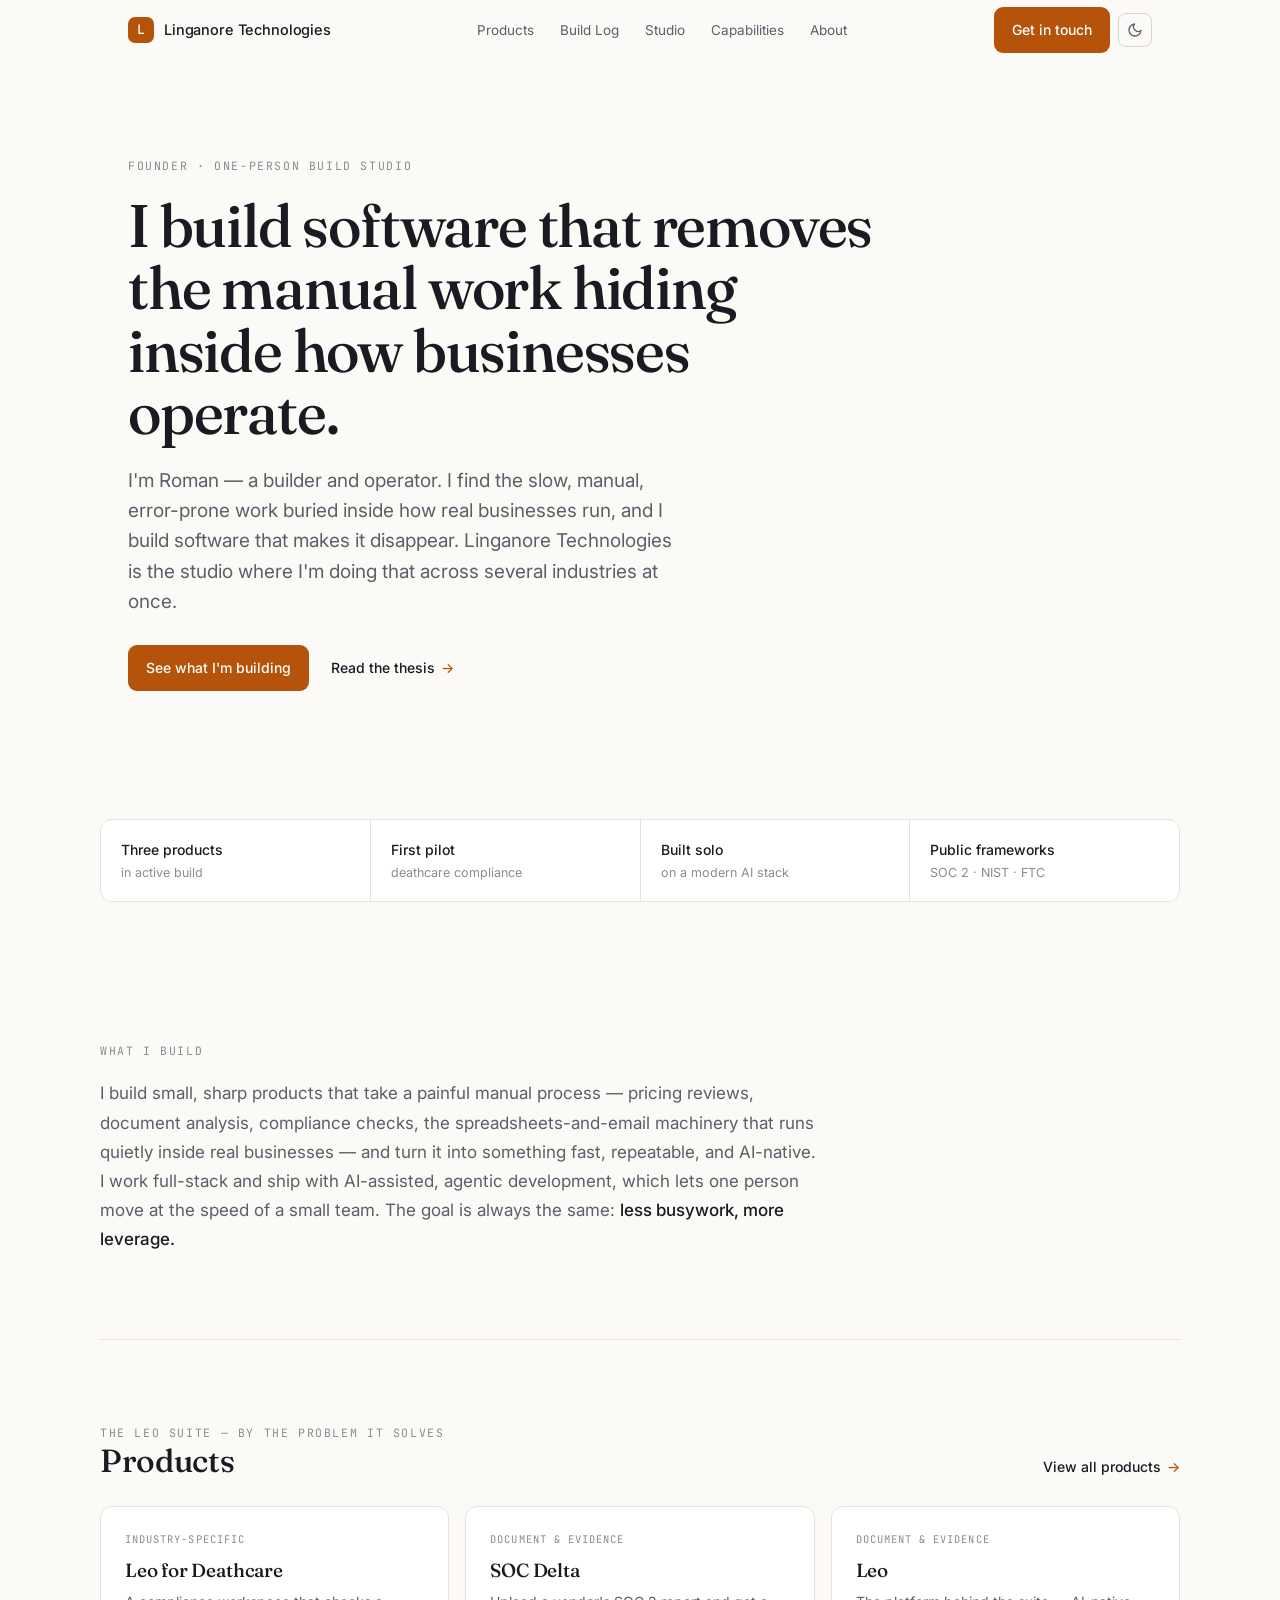
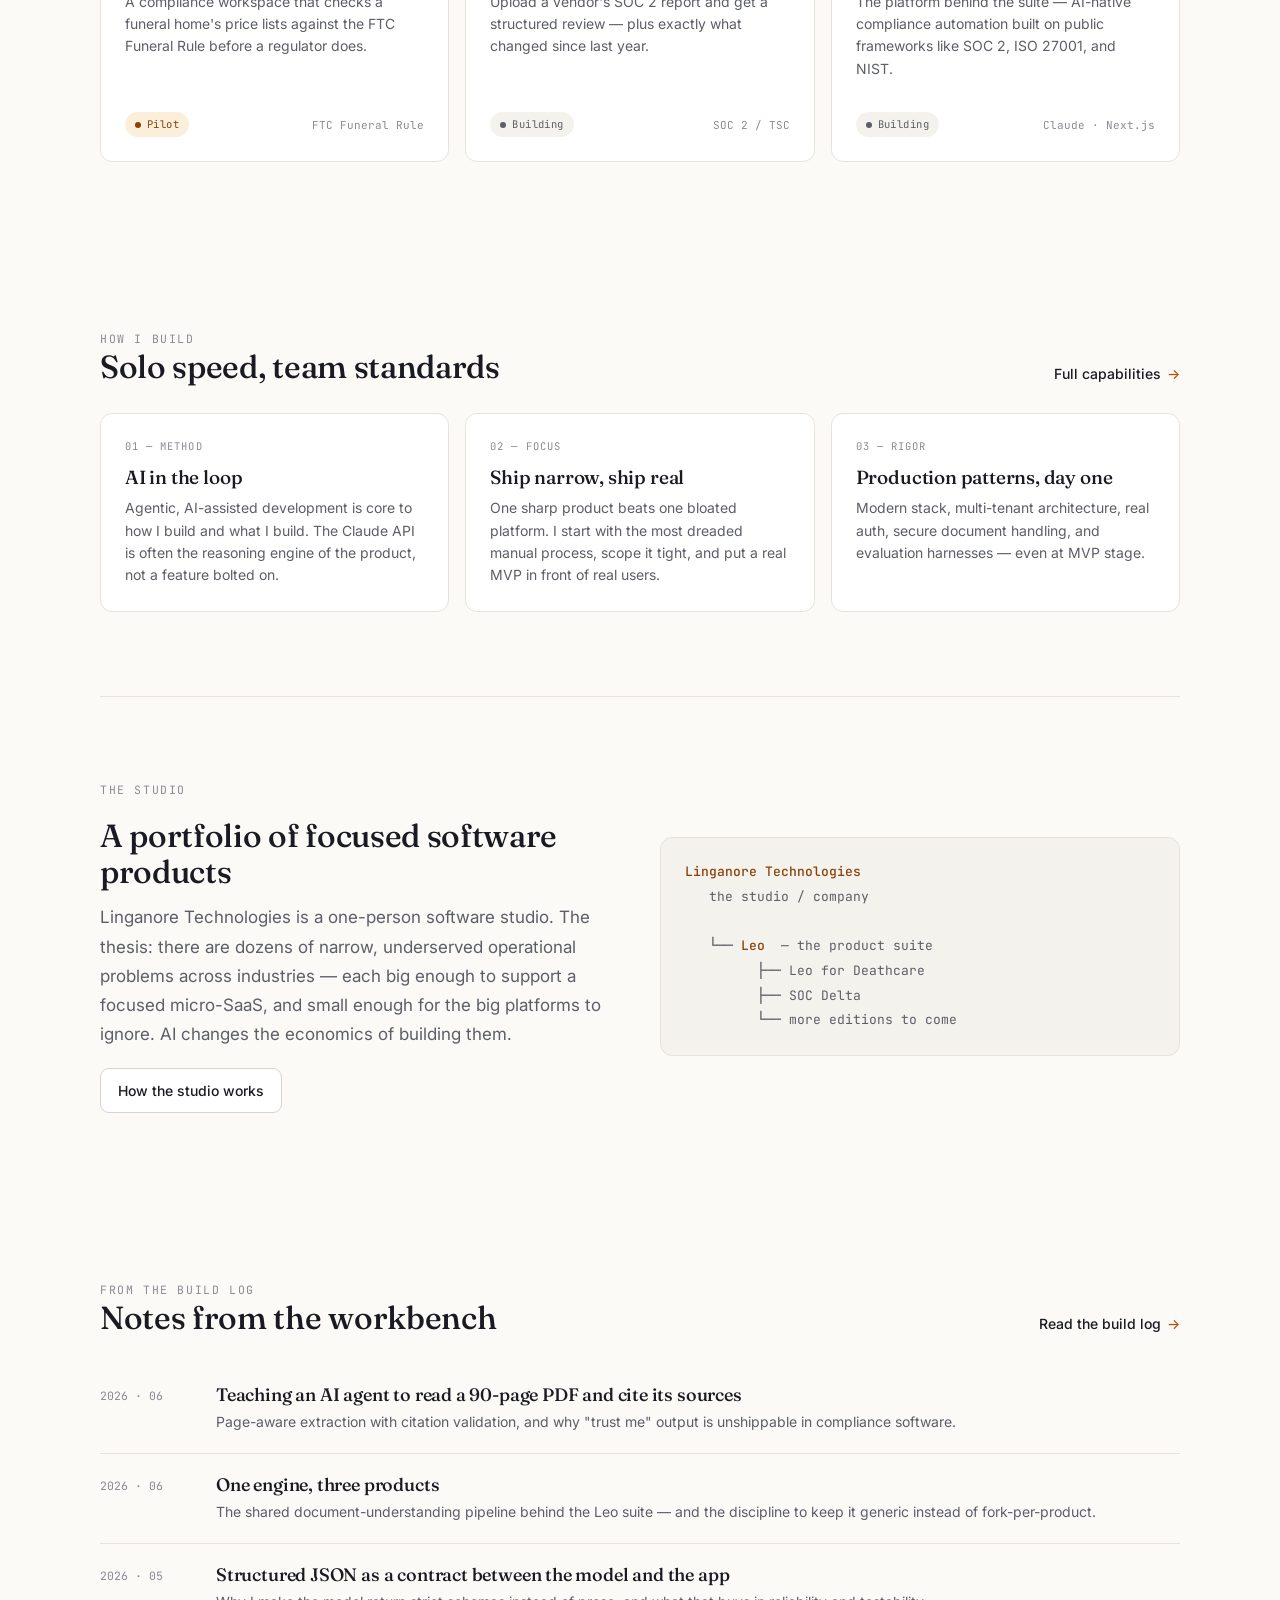
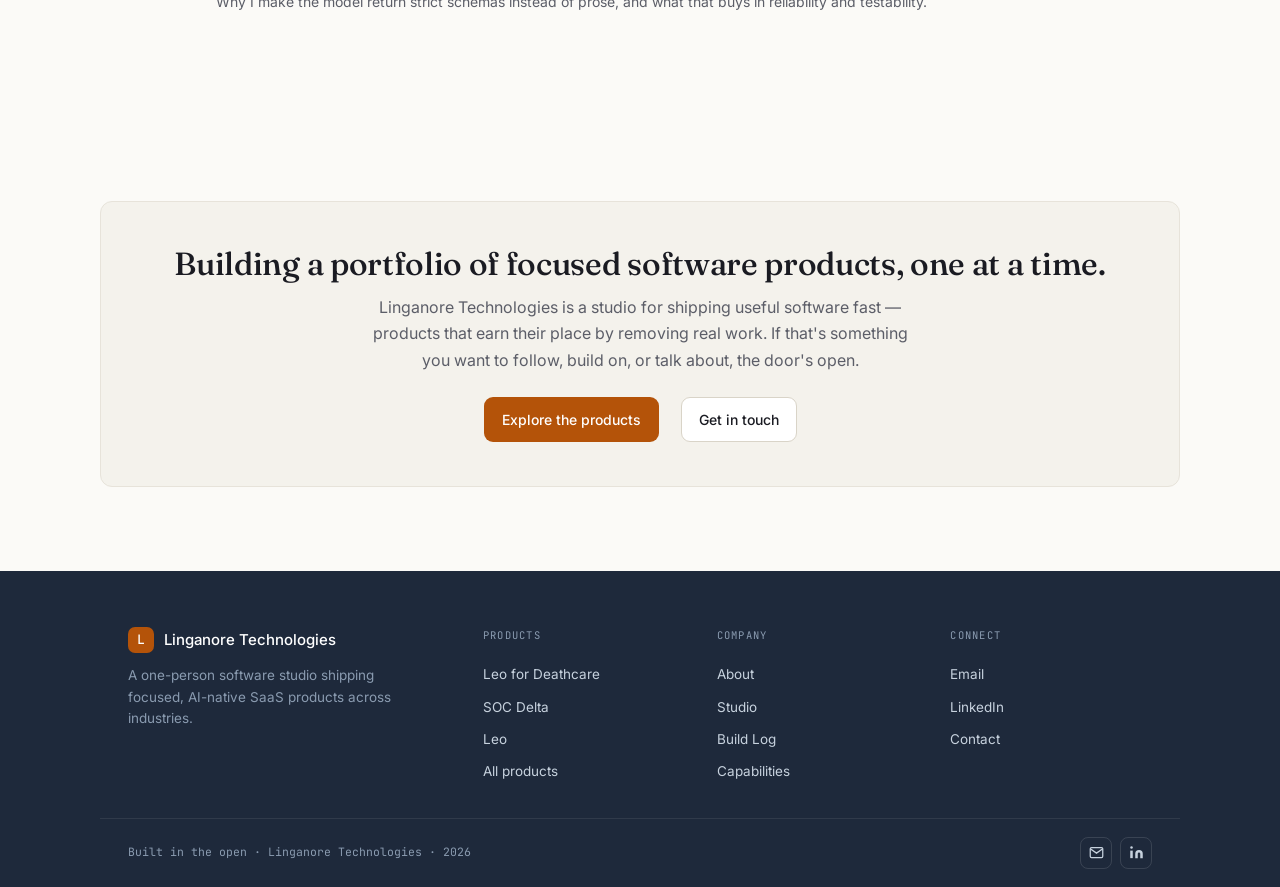
==== index.html @ 458a2244 "Rebuild site as Linganore Technologies founder portfolio Replace the single-page GRC/TPRM profile wi" ====
<!DOCTYPE html>
<html lang="en" data-theme="light">
<head>
  <meta charset="UTF-8">
  <meta name="viewport" content="width=device-width, initial-scale=1.0">
  <title>Roman Gouin · Founder, Linganore Technologies</title>
  <meta name="description" content="I build software that removes the manual work hiding inside how businesses operate. Founder of Linganore Technologies, a one-person studio shipping focused, AI-native SaaS products.">
  <meta name="robots" content="index, follow">
  <link rel="canonical" href="https://roman.linganoretechnologies.com/">
  <link rel="icon" href="/assets/favicon.svg" type="image/svg+xml">
  <meta property="og:type" content="website">
  <meta property="og:site_name" content="Linganore Technologies">
  <meta property="og:title" content="Roman Gouin · Founder, Linganore Technologies">
  <meta property="og:description" content="A one-person software studio shipping focused, AI-native SaaS products across industries.">
  <meta property="og:url" content="https://roman.linganoretechnologies.com/">
  <meta name="twitter:card" content="summary_large_image">
  <meta name="twitter:title" content="Roman Gouin · Founder, Linganore Technologies">
  <meta name="twitter:description" content="A one-person software studio shipping focused, AI-native SaaS products across industries.">
  <link rel="preconnect" href="https://fonts.googleapis.com">
  <link rel="preconnect" href="https://fonts.gstatic.com" crossorigin>
  <link href="https://fonts.googleapis.com/css2?family=Fraunces:opsz,wght@9..144,400;9..144,500;9..144,600&family=Inter:wght@400;500;600&family=JetBrains+Mono:wght@400;500&display=swap" rel="stylesheet">
  <link rel="stylesheet" href="/styles.css">
  <script type="application/ld+json">
  {"@context":"https://schema.org","@type":"Person","name":"Roman Gouin","jobTitle":"Founder","worksFor":{"@type":"Organization","name":"Linganore Technologies","url":"https://linganoretech.com"},"url":"https://roman.linganoretechnologies.com","sameAs":["https://www.linkedin.com/in/romangouin"],"knowsAbout":["Software development","AI-assisted engineering","SaaS","Automation","Security","Compliance","Product strategy"]}
  </script>
</head>
<body>
<nav class="nav">
  <div class="nav-inner">
    <a class="wordmark" href="/"><span class="mono">L</span>Linganore Technologies</a>
    <div class="nav-links">
      <a href="/products/">Products</a>
      <a href="/build-log/">Build Log</a>
      <a href="/studio/">Studio</a>
      <a href="/capabilities/">Capabilities</a>
      <a href="/about/">About</a>
    </div>
    <div class="nav-right">
      <a class="btn btn-primary nav-cta" href="/contact/">Get in touch</a>
      <button class="theme-toggle" data-theme-toggle aria-label="Toggle theme">
        <svg class="i-moon" viewBox="0 0 24 24" fill="none" stroke="currentColor" stroke-width="2" stroke-linecap="round" stroke-linejoin="round"><path d="M21 12.79A9 9 0 1 1 11.21 3 7 7 0 0 0 21 12.79z"></path></svg>
        <svg class="i-sun" style="display:none" viewBox="0 0 24 24" fill="none" stroke="currentColor" stroke-width="2" stroke-linecap="round" stroke-linejoin="round"><circle cx="12" cy="12" r="4"></circle><path d="M12 2v2M12 20v2M4.93 4.93l1.41 1.41M17.66 17.66l1.41 1.41M2 12h2M20 12h2M4.93 19.07l1.41-1.41M17.66 6.34l1.41-1.41"></path></svg>
      </button>
      <button class="menu-btn" data-menu-toggle aria-expanded="false" aria-label="Menu">
        <svg viewBox="0 0 24 24" width="18" height="18" fill="none" stroke="currentColor" stroke-width="2" stroke-linecap="round"><path d="M3 6h18M3 12h18M3 18h18"></path></svg>
      </button>
    </div>
  </div>
  <div class="mobile-menu" id="mobile-menu">
    <a href="/products/">Products</a>
    <a href="/build-log/">Build Log</a>
    <a href="/studio/">Studio</a>
    <a href="/capabilities/">Capabilities</a>
    <a href="/about/">About</a>
    <a href="/contact/">Get in touch</a>
  </div>
</nav>

<main>
  <!-- HERO -->
  <header class="hero">
    <div class="container">
      <div class="eyebrow reveal">Founder · One-person build studio</div>
      <h1 class="display reveal">I build software that removes the manual work hiding inside how businesses operate.</h1>
      <p class="lead reveal">I'm Roman — a builder and operator. I find the slow, manual, error-prone work buried inside how real businesses run, and I build software that makes it disappear. Linganore Technologies is the studio where I'm doing that across several industries at once.</p>
      <div class="btn-row reveal">
        <a class="btn btn-primary" href="/products/">See what I'm building</a>
        <a class="btn-text" href="/studio/">Read the thesis <span class="arr">&rarr;</span></a>
      </div>
    </div>
  </header>

  <!-- PROOF STRIP -->
  <section class="container section-tight">
    <div class="proof-strip reveal">
      <div class="proof-cell"><div class="k">Three products</div><div class="v">in active build</div></div>
      <div class="proof-cell"><div class="k">First pilot</div><div class="v">deathcare compliance</div></div>
      <div class="proof-cell"><div class="k">Built solo</div><div class="v">on a modern AI stack</div></div>
      <div class="proof-cell"><div class="k">Public frameworks</div><div class="v">SOC 2 · NIST · FTC</div></div>
    </div>
  </section>

  <!-- WHAT I BUILD -->
  <section class="container section">
    <div class="read prose reveal">
      <div class="eyebrow">What I build</div>
      <p>I build small, sharp products that take a painful manual process — pricing reviews, document analysis, compliance checks, the spreadsheets-and-email machinery that runs quietly inside real businesses — and turn it into something fast, repeatable, and AI-native. I work full-stack and ship with AI-assisted, agentic development, which lets one person move at the speed of a small team. The goal is always the same: <strong>less busywork, more leverage.</strong></p>
    </div>
  </section>

  <!-- PRODUCTS PREVIEW -->
  <section class="container section divider">
    <div class="sec-head reveal">
      <div>
        <div class="eyebrow">The Leo suite — by the problem it solves</div>
        <h2>Products</h2>
      </div>
      <a class="btn-text" href="/products/">View all products <span class="arr">&rarr;</span></a>
    </div>
    <div class="grid-3">
      <a class="card link reveal" href="/products/#leo-deathcare">
        <span class="tag">Industry-specific</span>
        <h3>Leo for Deathcare</h3>
        <p>A compliance workspace that checks a funeral home's price lists against the FTC Funeral Rule before a regulator does.</p>
        <div class="foot"><span class="badge pilot">Pilot</span><span class="stack">FTC Funeral Rule</span></div>
      </a>
      <a class="card link reveal" href="/products/#soc-delta">
        <span class="tag">Document &amp; evidence</span>
        <h3>SOC Delta</h3>
        <p>Upload a vendor's SOC 2 report and get a structured review — plus exactly what changed since last year.</p>
        <div class="foot"><span class="badge building">Building</span><span class="stack">SOC 2 / TSC</span></div>
      </a>
      <a class="card link reveal" href="/products/#leo">
        <span class="tag">Document &amp; evidence</span>
        <h3>Leo</h3>
        <p>The platform behind the suite — AI-native compliance automation built on public frameworks like SOC 2, ISO 27001, and NIST.</p>
        <div class="foot"><span class="badge building">Building</span><span class="stack">Claude · Next.js</span></div>
      </a>
    </div>
  </section>

  <!-- HOW I BUILD -->
  <section class="container section">
    <div class="sec-head reveal">
      <div>
        <div class="eyebrow">How I build</div>
        <h2>Solo speed, team standards</h2>
      </div>
      <a class="btn-text" href="/capabilities/">Full capabilities <span class="arr">&rarr;</span></a>
    </div>
    <div class="grid-3">
      <div class="card reveal"><span class="tag">01 — Method</span><h3>AI in the loop</h3><p>Agentic, AI-assisted development is core to how I build and what I build. The Claude API is often the reasoning engine of the product, not a feature bolted on.</p></div>
      <div class="card reveal"><span class="tag">02 — Focus</span><h3>Ship narrow, ship real</h3><p>One sharp product beats one bloated platform. I start with the most dreaded manual process, scope it tight, and put a real MVP in front of real users.</p></div>
      <div class="card reveal"><span class="tag">03 — Rigor</span><h3>Production patterns, day one</h3><p>Modern stack, multi-tenant architecture, real auth, secure document handling, and evaluation harnesses — even at MVP stage.</p></div>
    </div>
  </section>

  <!-- STUDIO BAND -->
  <section class="container section divider">
    <div class="grid-2" style="align-items:center;gap:40px">
      <div class="prose reveal">
        <div class="eyebrow">The studio</div>
        <h2 style="margin-bottom:14px">A portfolio of focused software products</h2>
        <p>Linganore Technologies is a one-person software studio. The thesis: there are dozens of narrow, underserved operational problems across industries — each big enough to support a focused micro-SaaS, and small enough for the big platforms to ignore. AI changes the economics of building them.</p>
        <div class="btn-row" style="margin-top:18px"><a class="btn btn-ghost" href="/studio/">How the studio works</a></div>
      </div>
      <div class="arch reveal"><b>Linganore Technologies</b>
   the studio / company

   └── <b>Leo</b>  — the product suite
         ├── Leo for Deathcare
         ├── SOC Delta
         └── more editions to come</div>
    </div>
  </section>

  <!-- BUILD LOG -->
  <section class="container section">
    <div class="sec-head reveal">
      <div>
        <div class="eyebrow">From the build log</div>
        <h2>Notes from the workbench</h2>
      </div>
      <a class="btn-text" href="/build-log/">Read the build log <span class="arr">&rarr;</span></a>
    </div>
    <div class="timeline">
      <div class="tl-entry reveal"><div class="tl-date">2026 · 06</div><div class="tl-body"><h3>Teaching an AI agent to read a 90-page PDF and cite its sources</h3><p>Page-aware extraction with citation validation, and why "trust me" output is unshippable in compliance software.</p></div></div>
      <div class="tl-entry reveal"><div class="tl-date">2026 · 06</div><div class="tl-body"><h3>One engine, three products</h3><p>The shared document-understanding pipeline behind the Leo suite — and the discipline to keep it generic instead of fork-per-product.</p></div></div>
      <div class="tl-entry reveal"><div class="tl-date">2026 · 05</div><div class="tl-body"><h3>Structured JSON as a contract between the model and the app</h3><p>Why I make the model return strict schemas instead of prose, and what that buys in reliability and testability.</p></div></div>
    </div>
  </section>

  <!-- CTA -->
  <section class="container section">
    <div class="cta-band reveal">
      <h2>Building a portfolio of focused software products, one at a time.</h2>
      <p>Linganore Technologies is a studio for shipping useful software fast — products that earn their place by removing real work. If that's something you want to follow, build on, or talk about, the door's open.</p>
      <div class="btn-row"><a class="btn btn-primary" href="/products/">Explore the products</a><a class="btn btn-ghost" href="/contact/">Get in touch</a></div>
    </div>
  </section>
</main>

<footer class="footer">
  <div class="footer-inner">
    <div class="footer-cols">
      <div class="footer-brand">
        <div class="fb-name"><span class="mono">L</span>Linganore Technologies</div>
        <p>A one-person software studio shipping focused, AI-native SaaS products across industries.</p>
      </div>
      <div class="footer-col">
        <h4>Products</h4>
        <a href="/products/#leo-deathcare">Leo for Deathcare</a>
        <a href="/products/#soc-delta">SOC Delta</a>
        <a href="/products/#leo">Leo</a>
        <a href="/products/">All products</a>
      </div>
      <div class="footer-col">
        <h4>Company</h4>
        <a href="/about/">About</a>
        <a href="/studio/">Studio</a>
        <a href="/build-log/">Build Log</a>
        <a href="/capabilities/">Capabilities</a>
      </div>
      <div class="footer-col">
        <h4>Connect</h4>
        <a href="mailto:roman.gouin@gmail.com">Email</a>
        <a href="https://www.linkedin.com/in/romangouin" target="_blank" rel="noopener">LinkedIn</a>
        <a href="/contact/">Contact</a>
      </div>
    </div>
  </div>
  <div class="footer-base">
    <span class="stamp">Built in the open · Linganore Technologies · <span data-year>2026</span></span>
    <div class="socials">
      <a href="mailto:roman.gouin@gmail.com" aria-label="Email"><svg viewBox="0 0 24 24" fill="none" stroke="currentColor" stroke-width="2"><path d="M4 4h16c1.1 0 2 .9 2 2v12c0 1.1-.9 2-2 2H4c-1.1 0-2-.9-2-2V6c0-1.1.9-2 2-2z"></path><polyline points="22,6 12,13 2,6"></polyline></svg></a>
      <a href="https://www.linkedin.com/in/romangouin" target="_blank" rel="noopener" aria-label="LinkedIn"><svg viewBox="0 0 24 24" fill="currentColor"><path d="M16 8a6 6 0 0 1 6 6v7h-4v-7a2 2 0 0 0-2-2 2 2 0 0 0-2 2v7h-4v-7a6 6 0 0 1 6-6z"></path><rect x="2" y="9" width="4" height="12"></rect><circle cx="4" cy="4" r="2"></circle></svg></a>
    </div>
  </div>
</footer>

<script src="/app.js"></script>
</body>
</html>
---- styles.css ----
/* ─────────────────────────────────────────────────────────────
   Linganore Technologies — founder portfolio
   Design system: "Workshop, not war room"
   Light-default, warm paper + single amber accent. Dark via toggle.
   ───────────────────────────────────────────────────────────── */

:root {
  --bg:            #FBFAF7;
  --surface:       #FFFFFF;
  --surface-2:     #F4F2EC;
  --text:          #1A1B22;
  --muted:         #5C5E68;
  --faint:         #8A8B93;
  --border:        #E7E3DA;
  --border-strong: #D9D4C8;
  --accent:        #B45309;
  --accent-ink:    #8A4208;
  --accent-soft:   #FBEFDC;
  --navy:          #1E293B;
  --navy-2:        #16212F;
  --navy-text:     #C7D2DE;
  --navy-faint:    #8A9BB0;

  --font-display: "Fraunces", Georgia, "Times New Roman", serif;
  --font-sans: "Inter", system-ui, -apple-system, sans-serif;
  --font-mono: "JetBrains Mono", ui-monospace, "SFMono-Regular", monospace;

  --maxw: 1080px;
  --read: 720px;
  --radius: 12px;
  --radius-sm: 8px;
}

html[data-theme="dark"] {
  --bg:            #16161A;
  --surface:       #1E1E24;
  --surface-2:     #121216;
  --text:          #ECEAE3;
  --muted:         #A4A4AE;
  --faint:         #6E6E78;
  --border:        #2C2C34;
  --border-strong: #3A3A44;
  --accent:        #F59E0B;
  --accent-ink:    #FBBF4D;
  --accent-soft:   rgba(245,158,11,0.13);
  --navy:          #10141C;
  --navy-2:        #0B0E14;
  --navy-text:     #C2CCD8;
  --navy-faint:    #7E8A99;
}

*, *::before, *::after { box-sizing: border-box; margin: 0; padding: 0; }

html { scroll-behavior: smooth; }
@media (prefers-reduced-motion: reduce) { html { scroll-behavior: auto; } }

body {
  font-family: var(--font-sans);
  background: var(--bg);
  color: var(--text);
  line-height: 1.65;
  font-size: 16px;
  -webkit-font-smoothing: antialiased;
  text-rendering: optimizeLegibility;
}

a { color: inherit; text-decoration: none; }

::selection { background: var(--accent-soft); color: var(--accent-ink); }

:focus-visible {
  outline: 2px solid var(--accent);
  outline-offset: 2px;
  border-radius: 3px;
}

/* ── Layout ── */
.container { max-width: var(--maxw); margin: 0 auto; padding: 0 28px; }
.read { max-width: var(--read); }
.section { padding: 84px 0; }
.section-tight { padding: 56px 0; }
.divider { border-top: 1px solid var(--border); }

/* ── Type helpers ── */
.eyebrow {
  font-family: var(--font-mono);
  font-size: 11.5px;
  letter-spacing: 0.14em;
  text-transform: uppercase;
  color: var(--faint);
  margin-bottom: 18px;
}
h1, h2, h3 { font-family: var(--font-display); font-weight: 500; letter-spacing: -0.01em; line-height: 1.12; color: var(--text); }
.display { font-size: clamp(34px, 5.4vw, 60px); line-height: 1.04; letter-spacing: -0.02em; }
h1 { font-size: clamp(30px, 4vw, 44px); }
h2 { font-size: clamp(24px, 3vw, 32px); }
h3 { font-size: 19px; line-height: 1.25; }
.lead { font-size: clamp(16px, 1.8vw, 19px); line-height: 1.6; color: var(--muted); }
.muted { color: var(--muted); }
p { margin-bottom: 16px; }
p:last-child { margin-bottom: 0; }
.prose p { color: var(--muted); font-size: 17px; line-height: 1.72; }
.prose strong { color: var(--text); font-weight: 500; }

/* ── Nav ── */
.nav {
  position: sticky; top: 0; z-index: 100;
  background: color-mix(in srgb, var(--bg) 88%, transparent);
  backdrop-filter: blur(12px);
  border-bottom: 1px solid transparent;
  transition: border-color 0.2s;
}
.nav.scrolled { border-bottom-color: var(--border); }
.nav-inner { max-width: var(--maxw); margin: 0 auto; padding: 0 28px; height: 60px; display: flex; align-items: center; justify-content: space-between; gap: 20px; }
.wordmark { display: flex; align-items: center; gap: 10px; font-size: 14.5px; font-weight: 500; letter-spacing: -0.01em; flex-shrink: 0; }
.wordmark .mono {
  width: 26px; height: 26px; border-radius: 7px; flex-shrink: 0;
  background: var(--accent); color: #fff;
  display: flex; align-items: center; justify-content: center;
  font-family: var(--font-mono); font-size: 13px; font-weight: 500;
}
.nav-links { display: flex; align-items: center; gap: 4px; }
.nav-links a {
  font-size: 13.5px; color: var(--muted); padding: 7px 11px; border-radius: 7px;
  transition: color 0.15s, background 0.15s;
}
.nav-links a:hover { color: var(--text); background: var(--surface-2); }
.nav-links a.active { color: var(--text); }
.nav-links a.active::after {
  content: ""; display: block; height: 2px; background: var(--accent);
  border-radius: 2px; margin: 4px 11px 0;
}
.nav-right { display: flex; align-items: center; gap: 8px; flex-shrink: 0; }
.theme-toggle, .menu-btn {
  width: 34px; height: 34px; border: 1px solid var(--border-strong); background: transparent;
  border-radius: 8px; color: var(--muted); cursor: pointer; display: flex; align-items: center; justify-content: center;
  transition: color 0.15s, border-color 0.15s;
}
.theme-toggle:hover, .menu-btn:hover { color: var(--text); border-color: var(--accent); }
.theme-toggle svg { width: 16px; height: 16px; }
.menu-btn { display: none; }
.nav-cta { font-size: 13.5px; padding: 8px 14px; }

/* ── Buttons ── */
.btn { display: inline-flex; align-items: center; gap: 7px; font-size: 14px; font-weight: 500; padding: 10px 17px; border-radius: 9px; border: 1px solid transparent; cursor: pointer; transition: transform 0.12s, background 0.15s, border-color 0.15s; }
.btn:active { transform: scale(0.98); }
.btn-primary { background: var(--accent); color: #fff; }
.btn-primary:hover { background: var(--accent-ink); }
.btn-ghost { color: var(--text); border-color: var(--border-strong); background: var(--surface); }
.btn-ghost:hover { border-color: var(--accent); }
.btn-text { color: var(--text); font-weight: 500; font-size: 14px; display: inline-flex; align-items: center; gap: 6px; }
.btn-text .arr { color: var(--accent); transition: transform 0.15s; }
.btn-text:hover .arr { transform: translateX(3px); }
.btn-row { display: flex; flex-wrap: wrap; align-items: center; gap: 14px 22px; margin-top: 28px; }

/* ── Hero ── */
.hero { padding: 96px 0 72px; }
.hero .display { max-width: 760px; margin-bottom: 22px; }
.hero .lead { max-width: 560px; }

/* ── Proof strip ── */
.proof-strip { display: grid; grid-template-columns: repeat(4, 1fr); gap: 1px; background: var(--border); border: 1px solid var(--border); border-radius: var(--radius); overflow: hidden; }
.proof-cell { background: var(--surface); padding: 18px 20px; }
.proof-cell .k { font-size: 14px; font-weight: 500; color: var(--text); }
.proof-cell .v { font-size: 12.5px; color: var(--faint); margin-top: 2px; }

/* ── Cards / grids ── */
.grid-3 { display: grid; grid-template-columns: repeat(3, 1fr); gap: 16px; }
.grid-2 { display: grid; grid-template-columns: repeat(2, 1fr); gap: 16px; }
.card {
  background: var(--surface); border: 1px solid var(--border); border-radius: var(--radius);
  padding: 24px; transition: border-color 0.18s, transform 0.18s;
  display: flex; flex-direction: column;
}
.card.link { cursor: pointer; }
.card.link:hover { border-color: var(--accent); transform: translateY(-2px); }
.card .tag { font-family: var(--font-mono); font-size: 10.5px; letter-spacing: 0.1em; text-transform: uppercase; color: var(--faint); }
.card h3 { font-family: var(--font-display); margin: 10px 0 8px; }
.card p { font-size: 14px; color: var(--muted); line-height: 1.6; }
.card .foot { margin-top: auto; padding-top: 16px; display: flex; align-items: center; justify-content: space-between; gap: 10px; }
.card .stack { font-family: var(--font-mono); font-size: 11px; color: var(--faint); }

/* ── Status badge ── */
.badge { display: inline-flex; align-items: center; gap: 6px; font-family: var(--font-mono); font-size: 10.5px; letter-spacing: 0.04em; padding: 3px 9px; border-radius: 999px; border: 1px solid var(--border-strong); color: var(--muted); }
.badge::before { content: ""; width: 6px; height: 6px; border-radius: 50%; background: currentColor; }
.badge.pilot { color: var(--accent-ink); background: var(--accent-soft); border-color: transparent; }
.badge.building { color: var(--muted); background: var(--surface-2); border-color: transparent; }
.badge.concept { color: var(--faint); background: transparent; }

/* ── Capability matrix ── */
.matrix { border: 1px solid var(--border); border-radius: var(--radius); overflow: hidden; }
.matrix-row { display: grid; grid-template-columns: 220px 1fr; gap: 24px; padding: 22px 24px; border-bottom: 1px solid var(--border); background: var(--surface); }
.matrix-row:last-child { border-bottom: none; }
.matrix-row .label { font-family: var(--font-display); font-size: 17px; }
.matrix-row .what { font-size: 14.5px; color: var(--muted); line-height: 1.55; margin-bottom: 10px; }
.chips { display: flex; flex-wrap: wrap; gap: 6px; }
.chip { font-family: var(--font-mono); font-size: 11px; color: var(--muted); background: var(--surface-2); border-radius: 6px; padding: 3px 8px; }

/* ── Build log timeline ── */
.timeline { display: flex; flex-direction: column; }
.tl-entry { display: grid; grid-template-columns: 96px 1fr; gap: 20px; padding: 20px 0; border-bottom: 1px solid var(--border); }
.tl-entry:last-child { border-bottom: none; }
.tl-date { font-family: var(--font-mono); font-size: 11.5px; color: var(--faint); padding-top: 3px; }
.tl-body h3 { font-family: var(--font-display); font-size: 18px; margin-bottom: 5px; }
.tl-body p { font-size: 14px; color: var(--muted); line-height: 1.55; }
.tl-tags { margin-top: 9px; display: flex; gap: 6px; flex-wrap: wrap; }

/* ── Studio / generic blocks ── */
.block { background: var(--surface); border: 1px solid var(--border); border-radius: var(--radius); padding: 26px; }
.block h3 { font-family: var(--font-display); margin-bottom: 10px; }
.block p { font-size: 15px; color: var(--muted); line-height: 1.65; }
.arch { font-family: var(--font-mono); font-size: 13px; line-height: 1.9; color: var(--muted); background: var(--surface-2); border: 1px solid var(--border); border-radius: var(--radius); padding: 22px 24px; white-space: pre-wrap; overflow-x: auto; }
.arch b { color: var(--accent-ink); font-weight: 500; }

.list-clean { list-style: none; display: flex; flex-direction: column; gap: 12px; }
.list-clean li { position: relative; padding-left: 22px; color: var(--muted); font-size: 15.5px; line-height: 1.55; }
.list-clean li::before { content: ""; position: absolute; left: 0; top: 10px; width: 8px; height: 8px; border-radius: 2px; background: var(--accent); }
.list-clean li strong { color: var(--text); font-weight: 500; }

/* ── CTA band ── */
.cta-band { background: var(--surface-2); border: 1px solid var(--border); border-radius: var(--radius); padding: 44px; text-align: center; }
.cta-band h2 { margin-bottom: 12px; }
.cta-band p { max-width: 560px; margin: 0 auto 24px; color: var(--muted); }
.cta-band .btn-row { justify-content: center; margin-top: 0; }

/* ── Section heading row ── */
.sec-head { display: flex; align-items: flex-end; justify-content: space-between; gap: 20px; margin-bottom: 28px; flex-wrap: wrap; }
.sec-head .eyebrow { margin-bottom: 0; }

/* ── Footer ── */
.footer { background: var(--navy); color: var(--navy-text); }
.footer-inner { max-width: var(--maxw); margin: 0 auto; padding: 56px 28px 30px; }
.footer-cols { display: grid; grid-template-columns: 1.6fr 1fr 1fr 1fr; gap: 32px; }
.footer h4 { font-family: var(--font-mono); font-size: 10.5px; letter-spacing: 0.12em; text-transform: uppercase; color: var(--navy-faint); margin-bottom: 14px; font-weight: 400; }
.footer-brand .fb-name { display: flex; align-items: center; gap: 10px; font-size: 15px; font-weight: 500; color: #fff; margin-bottom: 12px; }
.footer-brand .fb-name .mono { width: 26px; height: 26px; border-radius: 7px; background: var(--accent); color: #fff; display: flex; align-items: center; justify-content: center; font-family: var(--font-mono); font-size: 13px; }
.footer-brand p { font-size: 13.5px; color: var(--navy-faint); max-width: 280px; line-height: 1.6; }
.footer-col a { display: block; font-size: 13.5px; color: var(--navy-text); padding: 5px 0; transition: color 0.15s; }
.footer-col a:hover { color: #fff; }
.footer-base { max-width: var(--maxw); margin: 0 auto; padding: 18px 28px; border-top: 1px solid rgba(255,255,255,0.08); display: flex; align-items: center; justify-content: space-between; gap: 16px; flex-wrap: wrap; }
.footer-base .stamp { font-family: var(--font-mono); font-size: 11.5px; color: var(--navy-faint); }
.footer-base .socials { display: flex; gap: 8px; }
.footer-base .socials a { width: 32px; height: 32px; border: 1px solid rgba(255,255,255,0.12); border-radius: 8px; display: flex; align-items: center; justify-content: center; color: var(--navy-text); transition: border-color 0.15s, color 0.15s; }
.footer-base .socials a:hover { border-color: var(--accent); color: #fff; }
.footer-base .socials svg { width: 15px; height: 15px; }

/* ── Reveal animation ── */
.reveal { opacity: 0; transform: translateY(10px); transition: opacity 0.5s ease, transform 0.5s ease; }
.reveal.in { opacity: 1; transform: none; }
@media (prefers-reduced-motion: reduce) {
  .reveal { opacity: 1; transform: none; transition: none; }
  .btn, .card, .btn-text .arr { transition: none; }
}

/* ── Mobile menu ── */
.mobile-menu { display: none; }

/* ── Responsive ── */
@media (max-width: 860px) {
  .nav-links { display: none; }
  .menu-btn { display: flex; }
  .mobile-menu { display: none; padding: 8px 28px 20px; border-bottom: 1px solid var(--border); background: var(--bg); }
  .mobile-menu.open { display: flex; flex-direction: column; gap: 2px; }
  .mobile-menu a { padding: 11px 8px; font-size: 15px; color: var(--text); border-bottom: 1px solid var(--border); }
  .mobile-menu a:last-child { border-bottom: none; }
  .grid-3, .grid-2, .proof-strip { grid-template-columns: 1fr; }
  .matrix-row { grid-template-columns: 1fr; gap: 10px; }
  .footer-cols { grid-template-columns: 1fr 1fr; gap: 26px; }
  .footer-brand { grid-column: 1 / -1; }
  .section { padding: 60px 0; }
  .hero { padding: 64px 0 48px; }
  .tl-entry { grid-template-columns: 1fr; gap: 6px; }
  .cta-band { padding: 32px 22px; }
}
@media (max-width: 460px) {
  .footer-cols { grid-template-columns: 1fr; }
}

/* ── Print ── */
@media print {
  .nav, .footer, .cta-band, .theme-toggle, .menu-btn { display: none; }
  body { background: #fff; color: #000; }
}
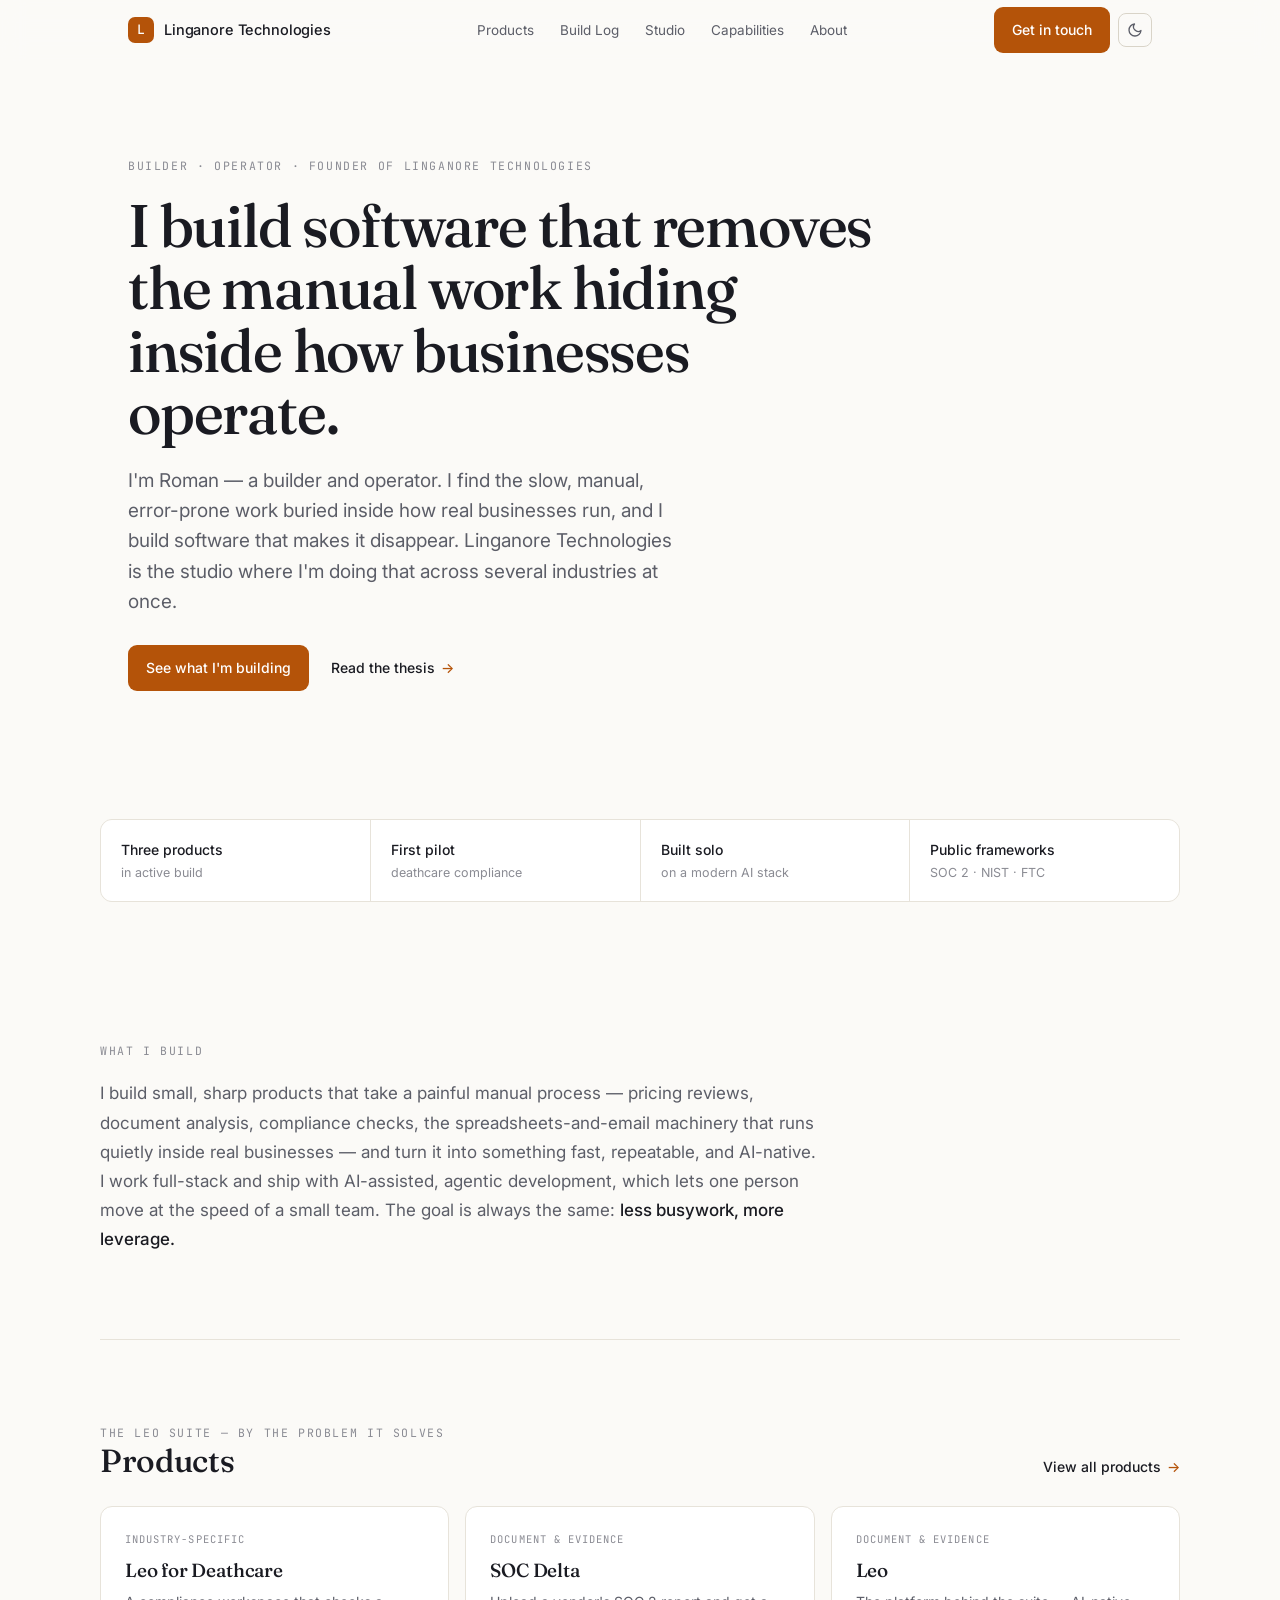
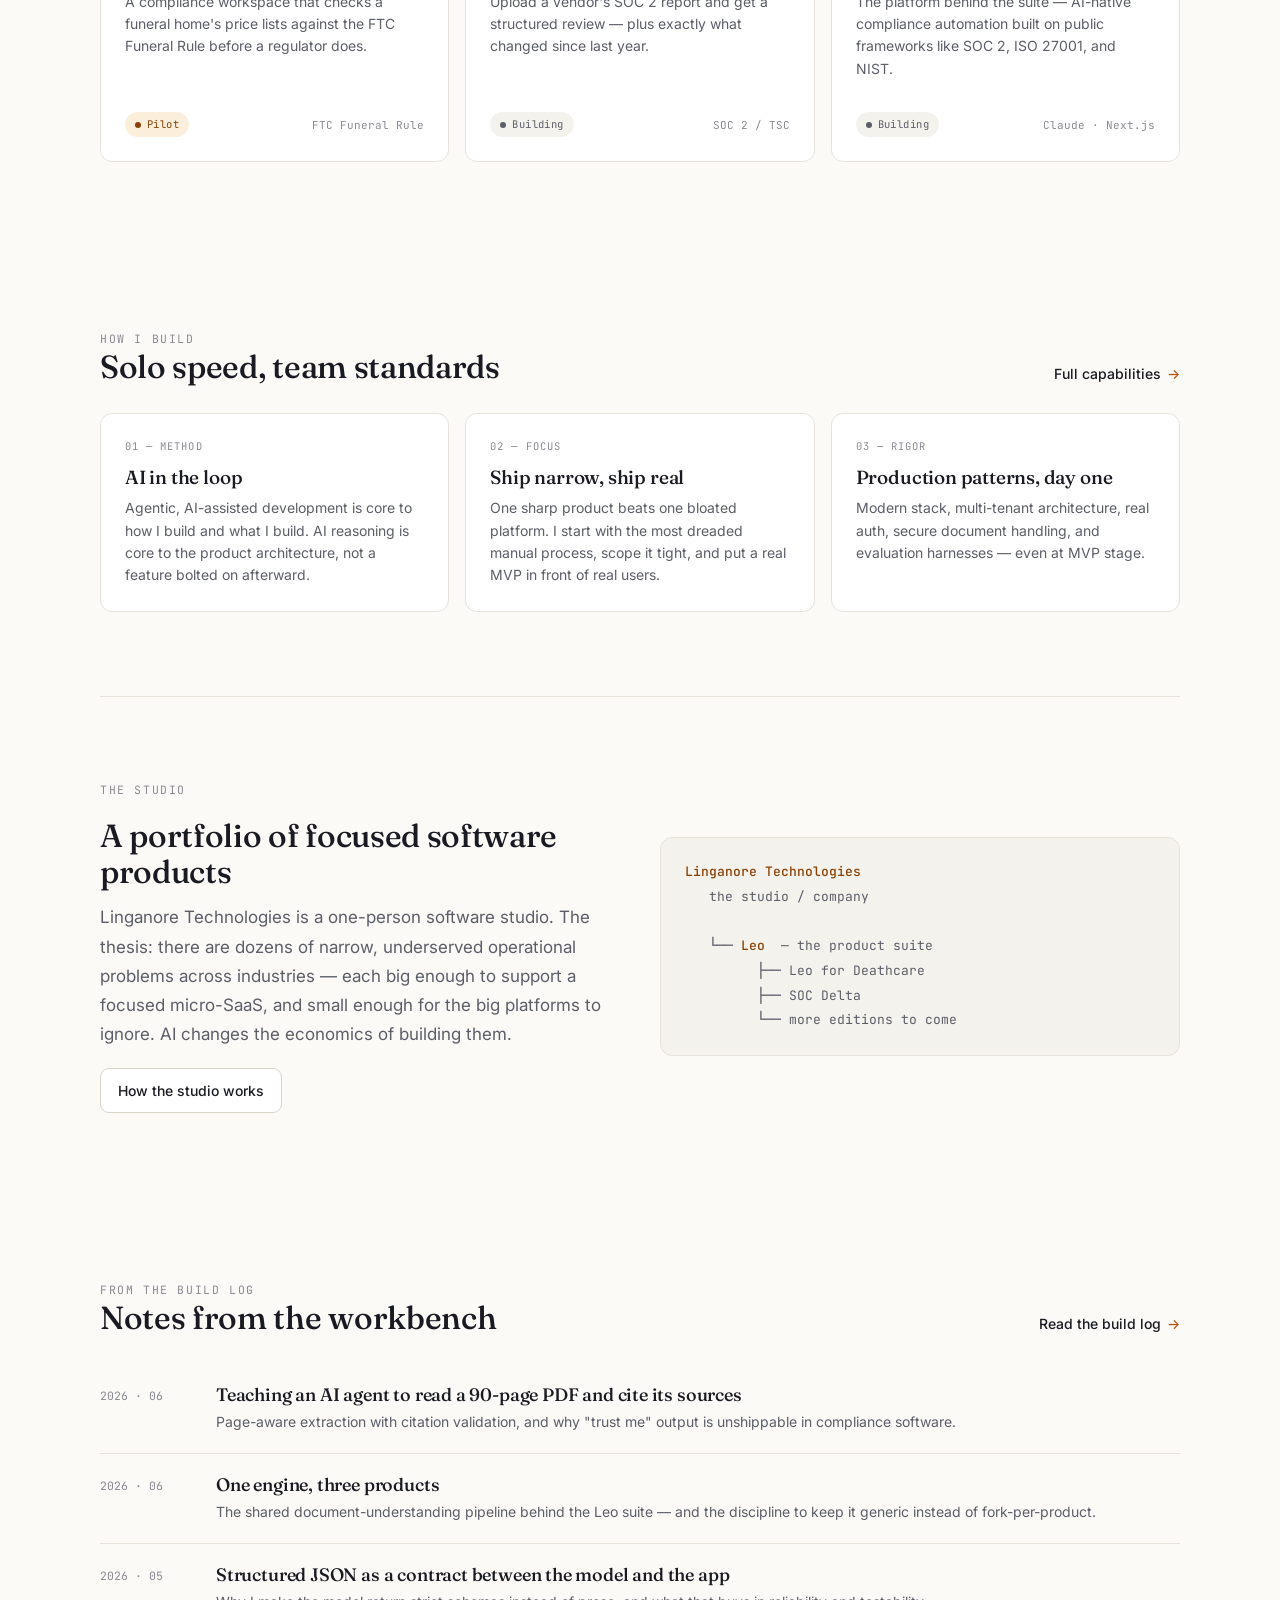
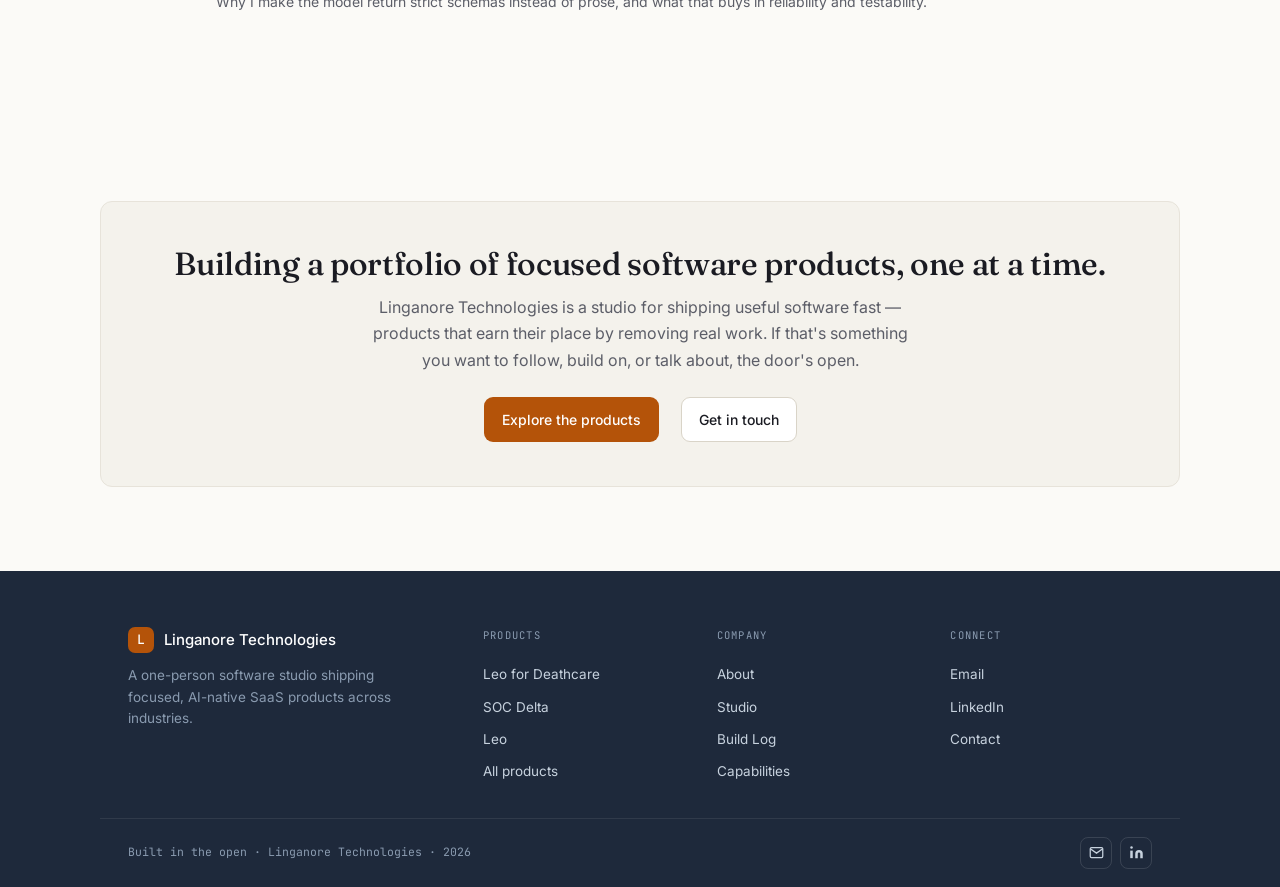
==== commit 4bdd423f: "Tune positioning ~80%->60% founder per review feedback - Hero eyebrow: 'Builder · Operator · Founder" ====
--- a/index.html
+++ b/index.html
@@ -3,25 +3,25 @@
 <head>
   <meta charset="UTF-8">
   <meta name="viewport" content="width=device-width, initial-scale=1.0">
-  <title>Roman Gouin · Founder, Linganore Technologies</title>
+  <title>Roman Gouin · Builder, Operator, Founder</title>
   <meta name="description" content="I build software that removes the manual work hiding inside how businesses operate. Founder of Linganore Technologies, a one-person studio shipping focused, AI-native SaaS products.">
   <meta name="robots" content="index, follow">
-  <link rel="canonical" href="https://roman.linganoretechnologies.com/">
+  <link rel="canonical" href="https://roman.linganoretech.com/">
   <link rel="icon" href="/assets/favicon.svg" type="image/svg+xml">
   <meta property="og:type" content="website">
   <meta property="og:site_name" content="Linganore Technologies">
-  <meta property="og:title" content="Roman Gouin · Founder, Linganore Technologies">
+  <meta property="og:title" content="Roman Gouin · Builder, Operator, Founder">
   <meta property="og:description" content="A one-person software studio shipping focused, AI-native SaaS products across industries.">
-  <meta property="og:url" content="https://roman.linganoretechnologies.com/">
+  <meta property="og:url" content="https://roman.linganoretech.com/">
   <meta name="twitter:card" content="summary_large_image">
-  <meta name="twitter:title" content="Roman Gouin · Founder, Linganore Technologies">
+  <meta name="twitter:title" content="Roman Gouin · Builder, Operator, Founder">
   <meta name="twitter:description" content="A one-person software studio shipping focused, AI-native SaaS products across industries.">
   <link rel="preconnect" href="https://fonts.googleapis.com">
   <link rel="preconnect" href="https://fonts.gstatic.com" crossorigin>
   <link href="https://fonts.googleapis.com/css2?family=Fraunces:opsz,wght@9..144,400;9..144,500;9..144,600&family=Inter:wght@400;500;600&family=JetBrains+Mono:wght@400;500&display=swap" rel="stylesheet">
   <link rel="stylesheet" href="/styles.css">
   <script type="application/ld+json">
-  {"@context":"https://schema.org","@type":"Person","name":"Roman Gouin","jobTitle":"Founder","worksFor":{"@type":"Organization","name":"Linganore Technologies","url":"https://linganoretech.com"},"url":"https://roman.linganoretechnologies.com","sameAs":["https://www.linkedin.com/in/romangouin"],"knowsAbout":["Software development","AI-assisted engineering","SaaS","Automation","Security","Compliance","Product strategy"]}
+  {"@context":"https://schema.org","@type":"Person","name":"Roman Gouin","jobTitle":"Founder","worksFor":{"@type":"Organization","name":"Linganore Technologies","url":"https://linganoretech.com"},"url":"https://roman.linganoretech.com","sameAs":["https://www.linkedin.com/in/romangouin"],"knowsAbout":["Software development","AI-assisted engineering","SaaS","Automation","Security","Compliance","Product strategy"]}
   </script>
 </head>
 <body>
@@ -60,7 +60,7 @@
   <!-- HERO -->
   <header class="hero">
     <div class="container">
-      <div class="eyebrow reveal">Founder · One-person build studio</div>
+      <div class="eyebrow reveal">Builder · Operator · Founder of Linganore Technologies</div>
       <h1 class="display reveal">I build software that removes the manual work hiding inside how businesses operate.</h1>
       <p class="lead reveal">I'm Roman — a builder and operator. I find the slow, manual, error-prone work buried inside how real businesses run, and I build software that makes it disappear. Linganore Technologies is the studio where I'm doing that across several industries at once.</p>
       <div class="btn-row reveal">
@@ -129,7 +129,7 @@
       <a class="btn-text" href="/capabilities/">Full capabilities <span class="arr">&rarr;</span></a>
     </div>
     <div class="grid-3">
-      <div class="card reveal"><span class="tag">01 — Method</span><h3>AI in the loop</h3><p>Agentic, AI-assisted development is core to how I build and what I build. The Claude API is often the reasoning engine of the product, not a feature bolted on.</p></div>
+      <div class="card reveal"><span class="tag">01 — Method</span><h3>AI in the loop</h3><p>Agentic, AI-assisted development is core to how I build and what I build. AI reasoning is core to the product architecture, not a feature bolted on afterward.</p></div>
       <div class="card reveal"><span class="tag">02 — Focus</span><h3>Ship narrow, ship real</h3><p>One sharp product beats one bloated platform. I start with the most dreaded manual process, scope it tight, and put a real MVP in front of real users.</p></div>
       <div class="card reveal"><span class="tag">03 — Rigor</span><h3>Production patterns, day one</h3><p>Modern stack, multi-tenant architecture, real auth, secure document handling, and evaluation harnesses — even at MVP stage.</p></div>
     </div>
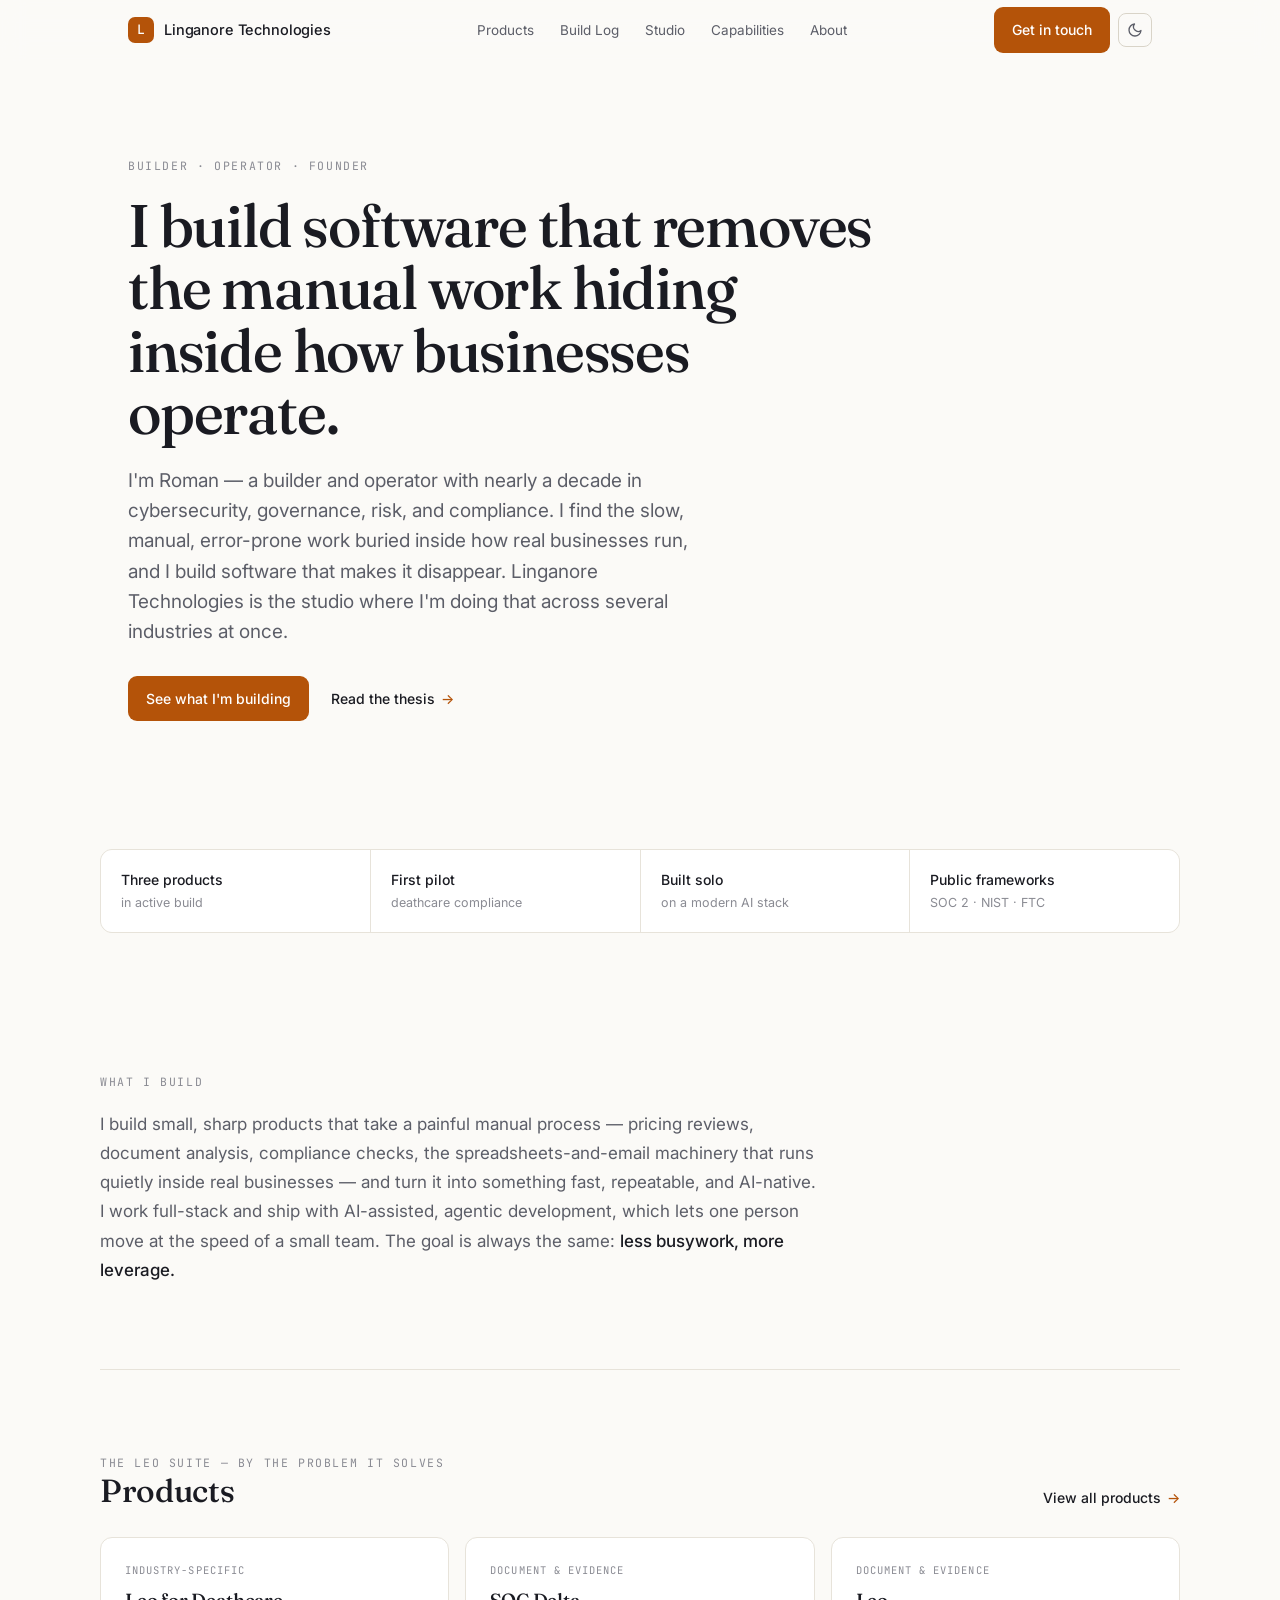
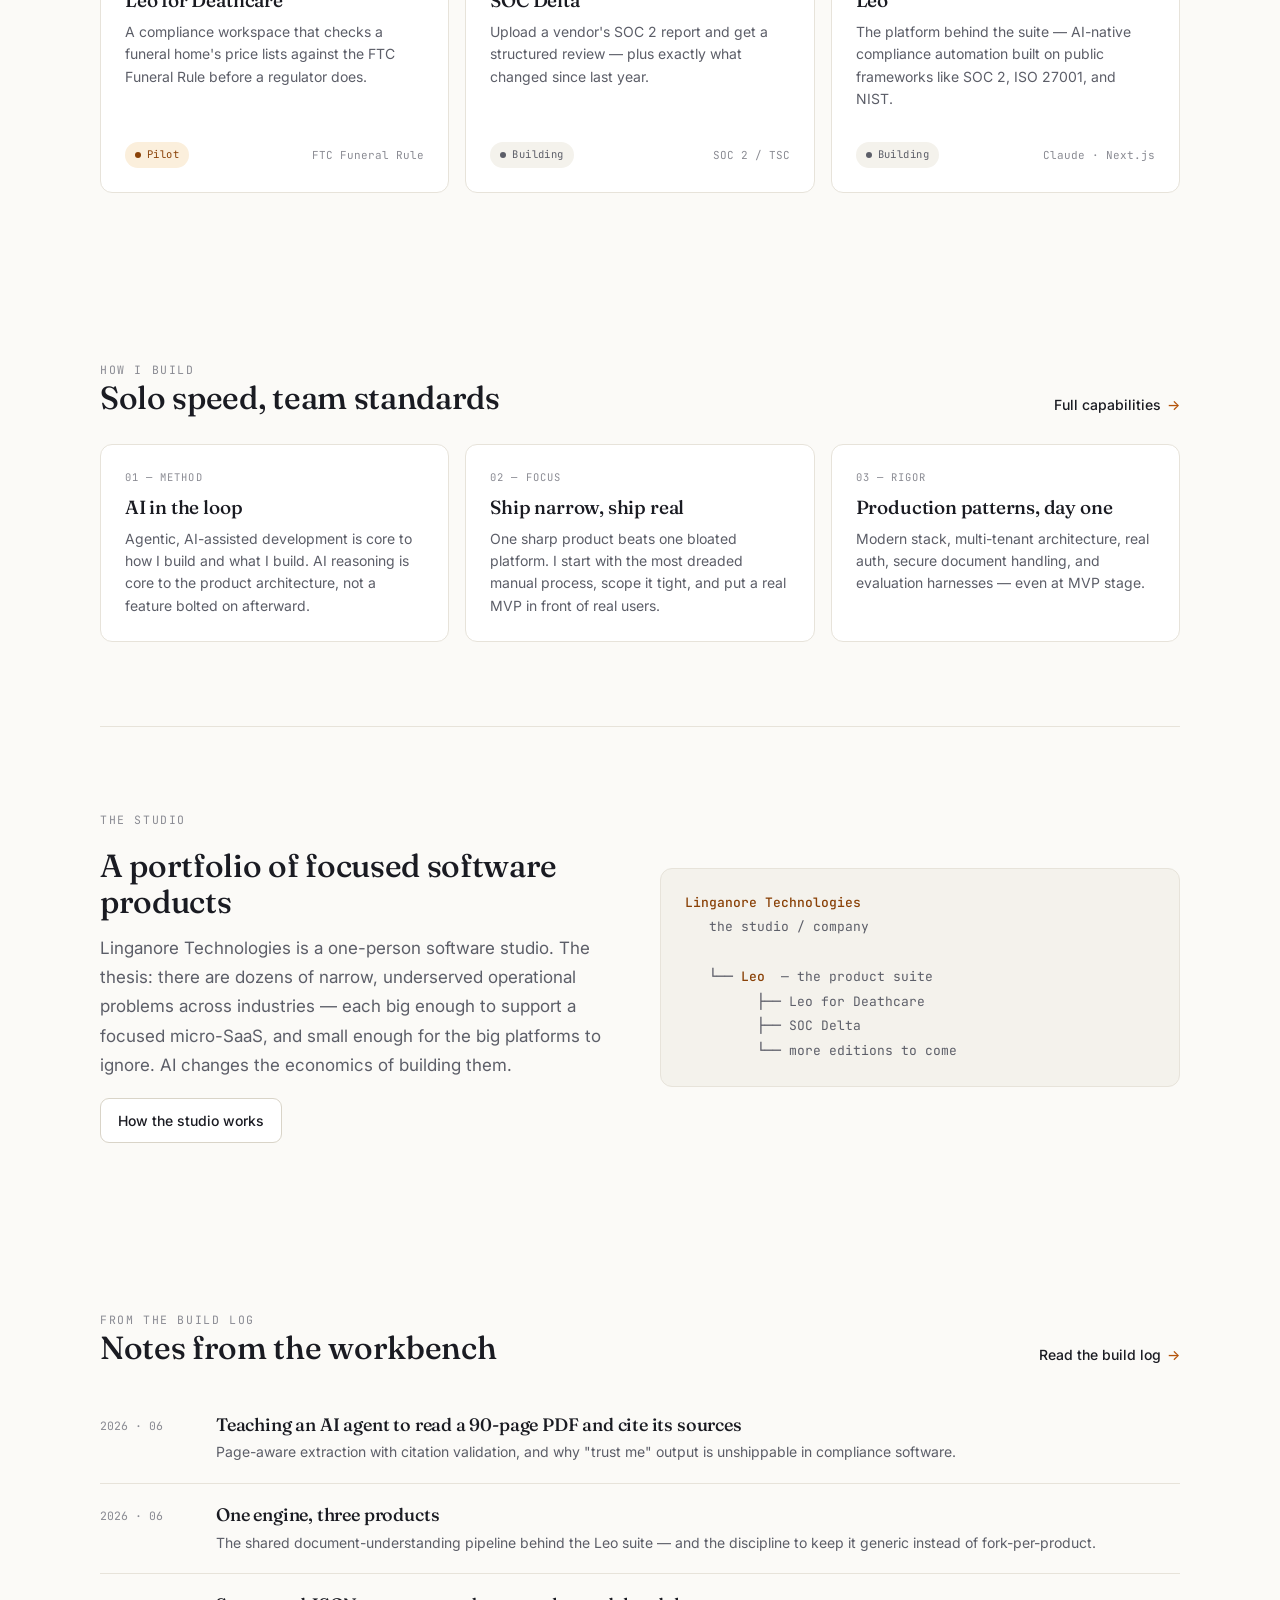
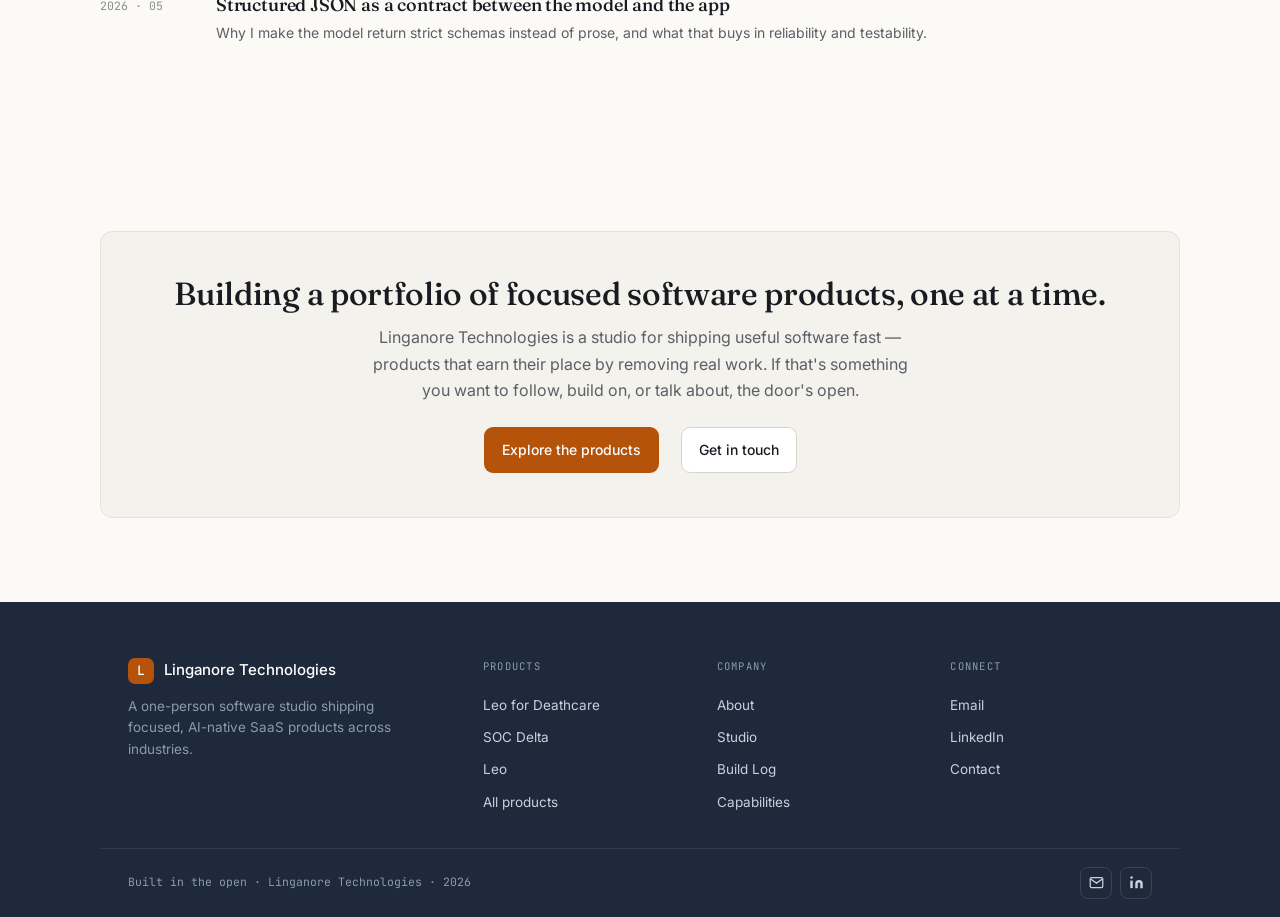
==== commit a9c5fe51: "Trim eyebrow to Builder · Operator · Founder; surface security/GRC depth in hero Per review: drop re" ====
--- a/index.html
+++ b/index.html
@@ -60,9 +60,9 @@
   <!-- HERO -->
   <header class="hero">
     <div class="container">
-      <div class="eyebrow reveal">Builder · Operator · Founder of Linganore Technologies</div>
+      <div class="eyebrow reveal">Builder · Operator · Founder</div>
       <h1 class="display reveal">I build software that removes the manual work hiding inside how businesses operate.</h1>
-      <p class="lead reveal">I'm Roman — a builder and operator. I find the slow, manual, error-prone work buried inside how real businesses run, and I build software that makes it disappear. Linganore Technologies is the studio where I'm doing that across several industries at once.</p>
+      <p class="lead reveal">I'm Roman — a builder and operator with nearly a decade in cybersecurity, governance, risk, and compliance. I find the slow, manual, error-prone work buried inside how real businesses run, and I build software that makes it disappear. Linganore Technologies is the studio where I'm doing that across several industries at once.</p>
       <div class="btn-row reveal">
         <a class="btn btn-primary" href="/products/">See what I'm building</a>
         <a class="btn-text" href="/studio/">Read the thesis <span class="arr">&rarr;</span></a>
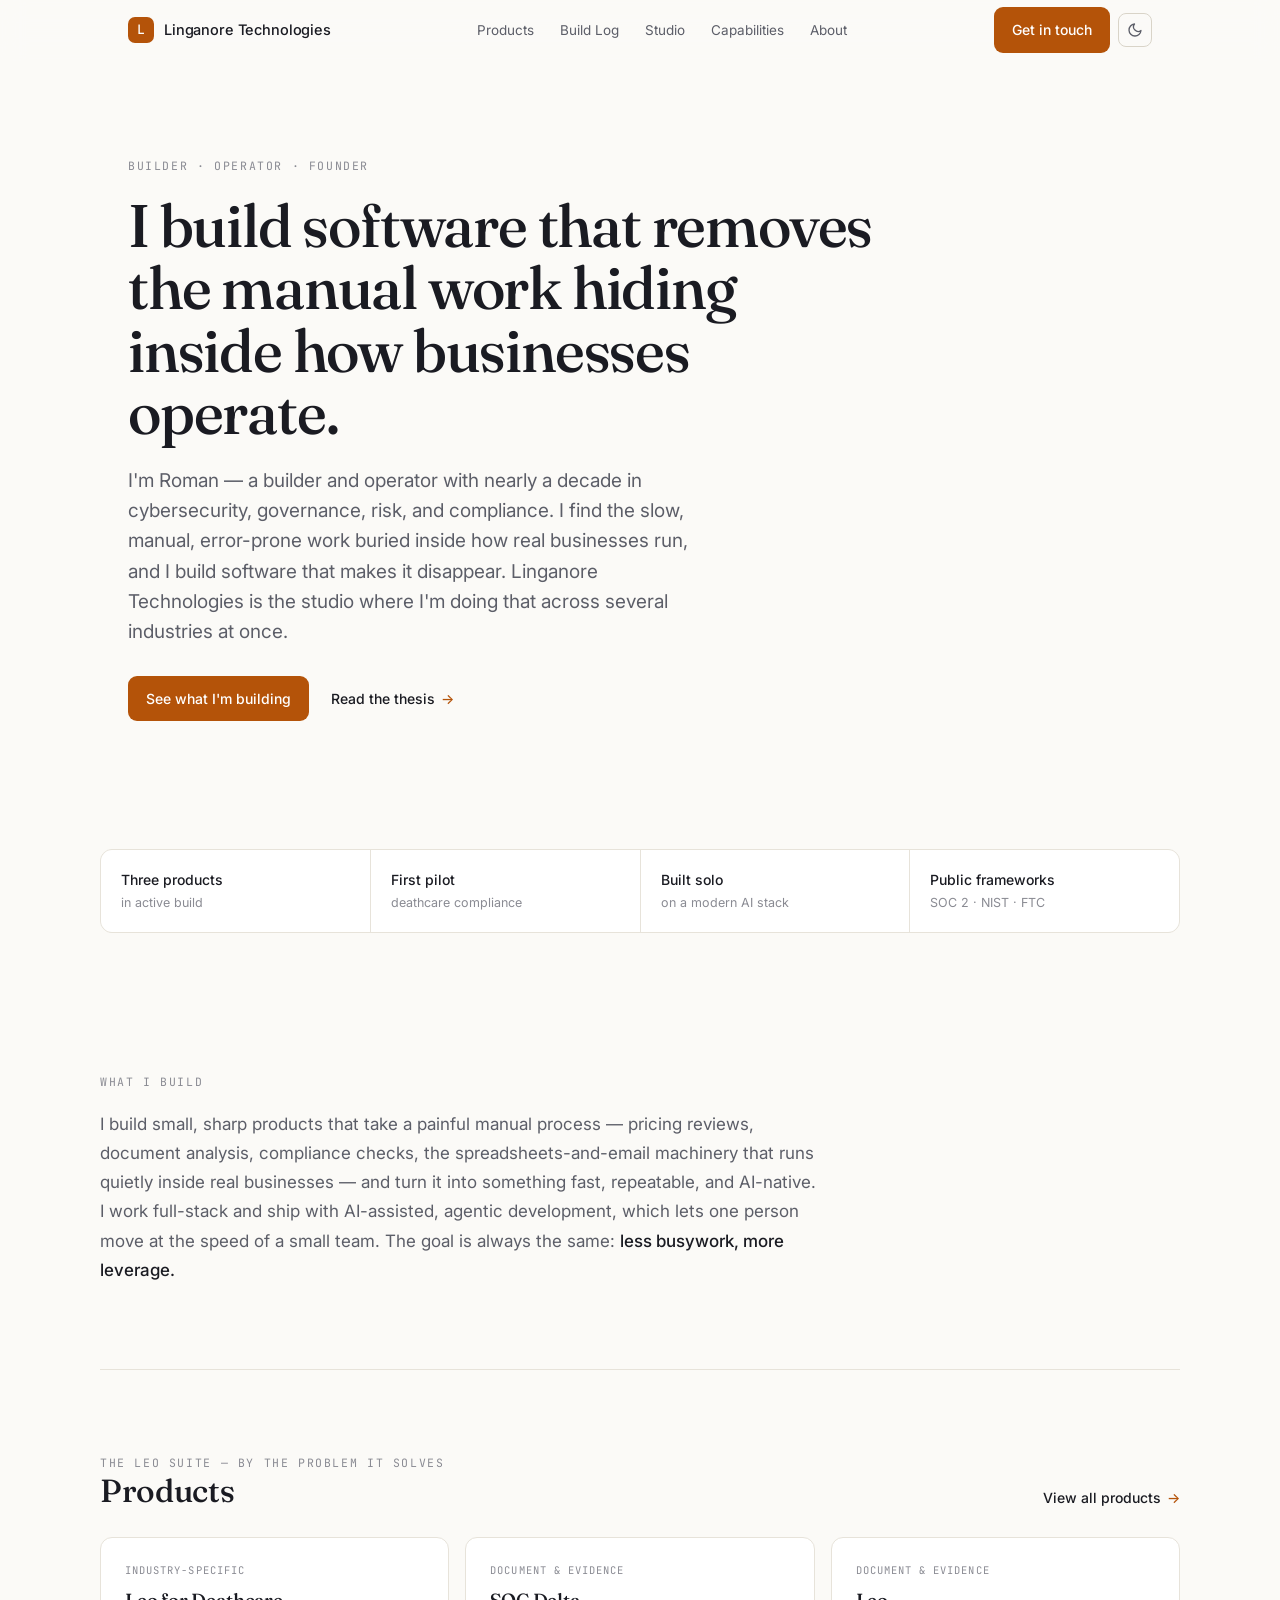
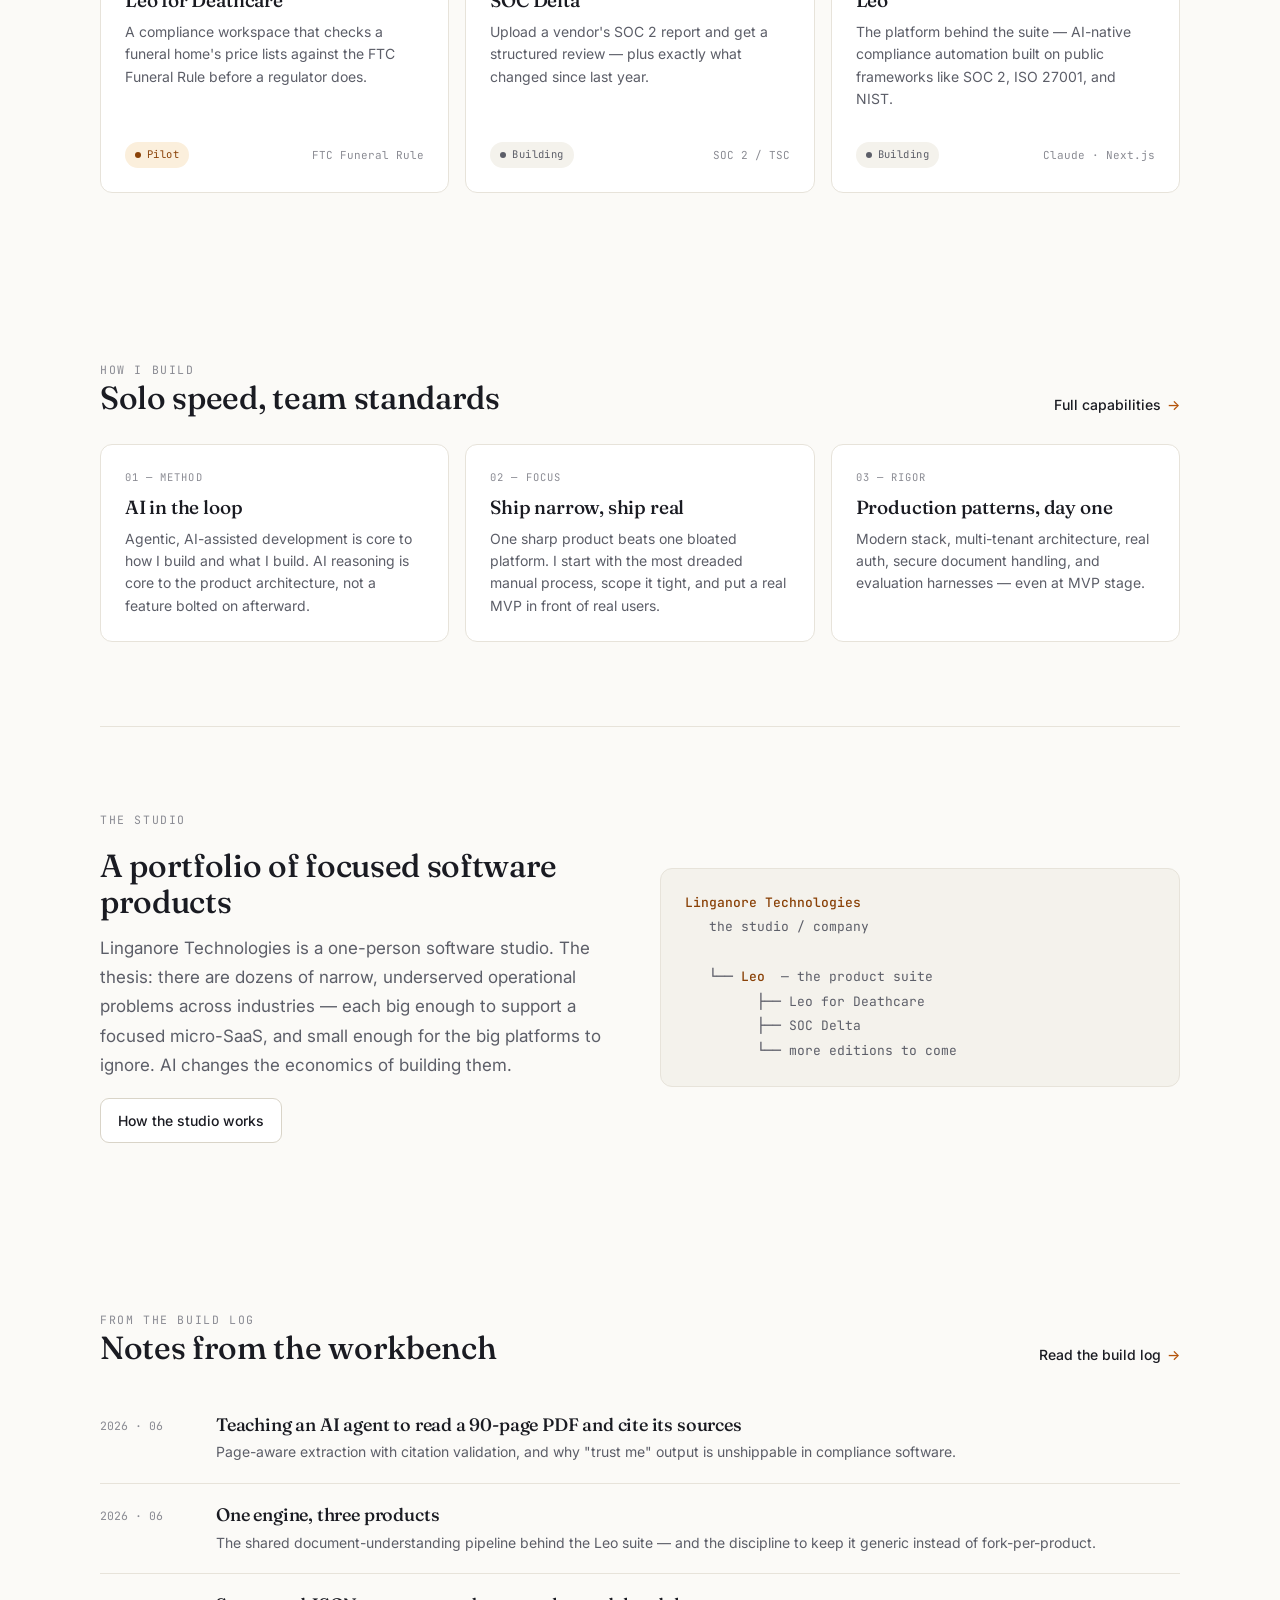
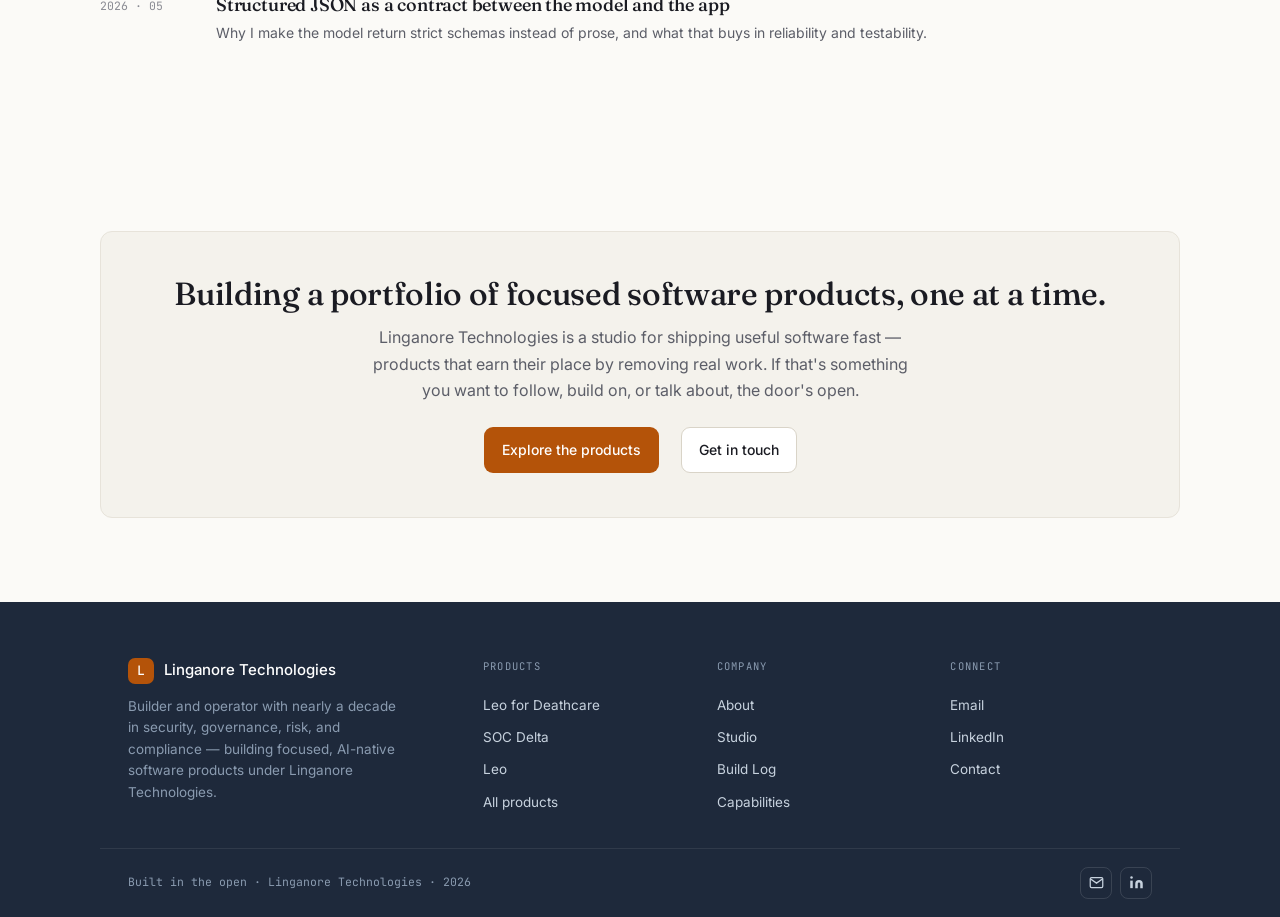
==== commit 98f3b45d: "Align share metadata (description/OG/Twitter) to builder-operator framing The OG/Twitter description" ====
--- a/index.html
+++ b/index.html
@@ -4,18 +4,18 @@
   <meta charset="UTF-8">
   <meta name="viewport" content="width=device-width, initial-scale=1.0">
   <title>Roman Gouin · Builder, Operator, Founder</title>
-  <meta name="description" content="I build software that removes the manual work hiding inside how businesses operate. Founder of Linganore Technologies, a one-person studio shipping focused, AI-native SaaS products.">
+  <meta name="description" content="I build software that removes the manual work hiding inside how businesses operate — a builder and operator with nearly a decade in cybersecurity, governance, risk, and compliance, and founder of Linganore Technologies.">
   <meta name="robots" content="index, follow">
   <link rel="canonical" href="https://roman.linganoretech.com/">
   <link rel="icon" href="/assets/favicon.svg" type="image/svg+xml">
   <meta property="og:type" content="website">
   <meta property="og:site_name" content="Linganore Technologies">
   <meta property="og:title" content="Roman Gouin · Builder, Operator, Founder">
-  <meta property="og:description" content="A one-person software studio shipping focused, AI-native SaaS products across industries.">
+  <meta property="og:description" content="Builder and operator with nearly a decade in security, governance, risk, and compliance — building focused, AI-native software products under Linganore Technologies.">
   <meta property="og:url" content="https://roman.linganoretech.com/">
   <meta name="twitter:card" content="summary_large_image">
   <meta name="twitter:title" content="Roman Gouin · Builder, Operator, Founder">
-  <meta name="twitter:description" content="A one-person software studio shipping focused, AI-native SaaS products across industries.">
+  <meta name="twitter:description" content="Builder and operator with nearly a decade in security, governance, risk, and compliance — building focused, AI-native software products under Linganore Technologies.">
   <link rel="preconnect" href="https://fonts.googleapis.com">
   <link rel="preconnect" href="https://fonts.gstatic.com" crossorigin>
   <link href="https://fonts.googleapis.com/css2?family=Fraunces:opsz,wght@9..144,400;9..144,500;9..144,600&family=Inter:wght@400;500;600&family=JetBrains+Mono:wght@400;500&display=swap" rel="stylesheet">
@@ -185,7 +185,7 @@
     <div class="footer-cols">
       <div class="footer-brand">
         <div class="fb-name"><span class="mono">L</span>Linganore Technologies</div>
-        <p>A one-person software studio shipping focused, AI-native SaaS products across industries.</p>
+        <p>Builder and operator with nearly a decade in security, governance, risk, and compliance — building focused, AI-native software products under Linganore Technologies.</p>
       </div>
       <div class="footer-col">
         <h4>Products</h4>
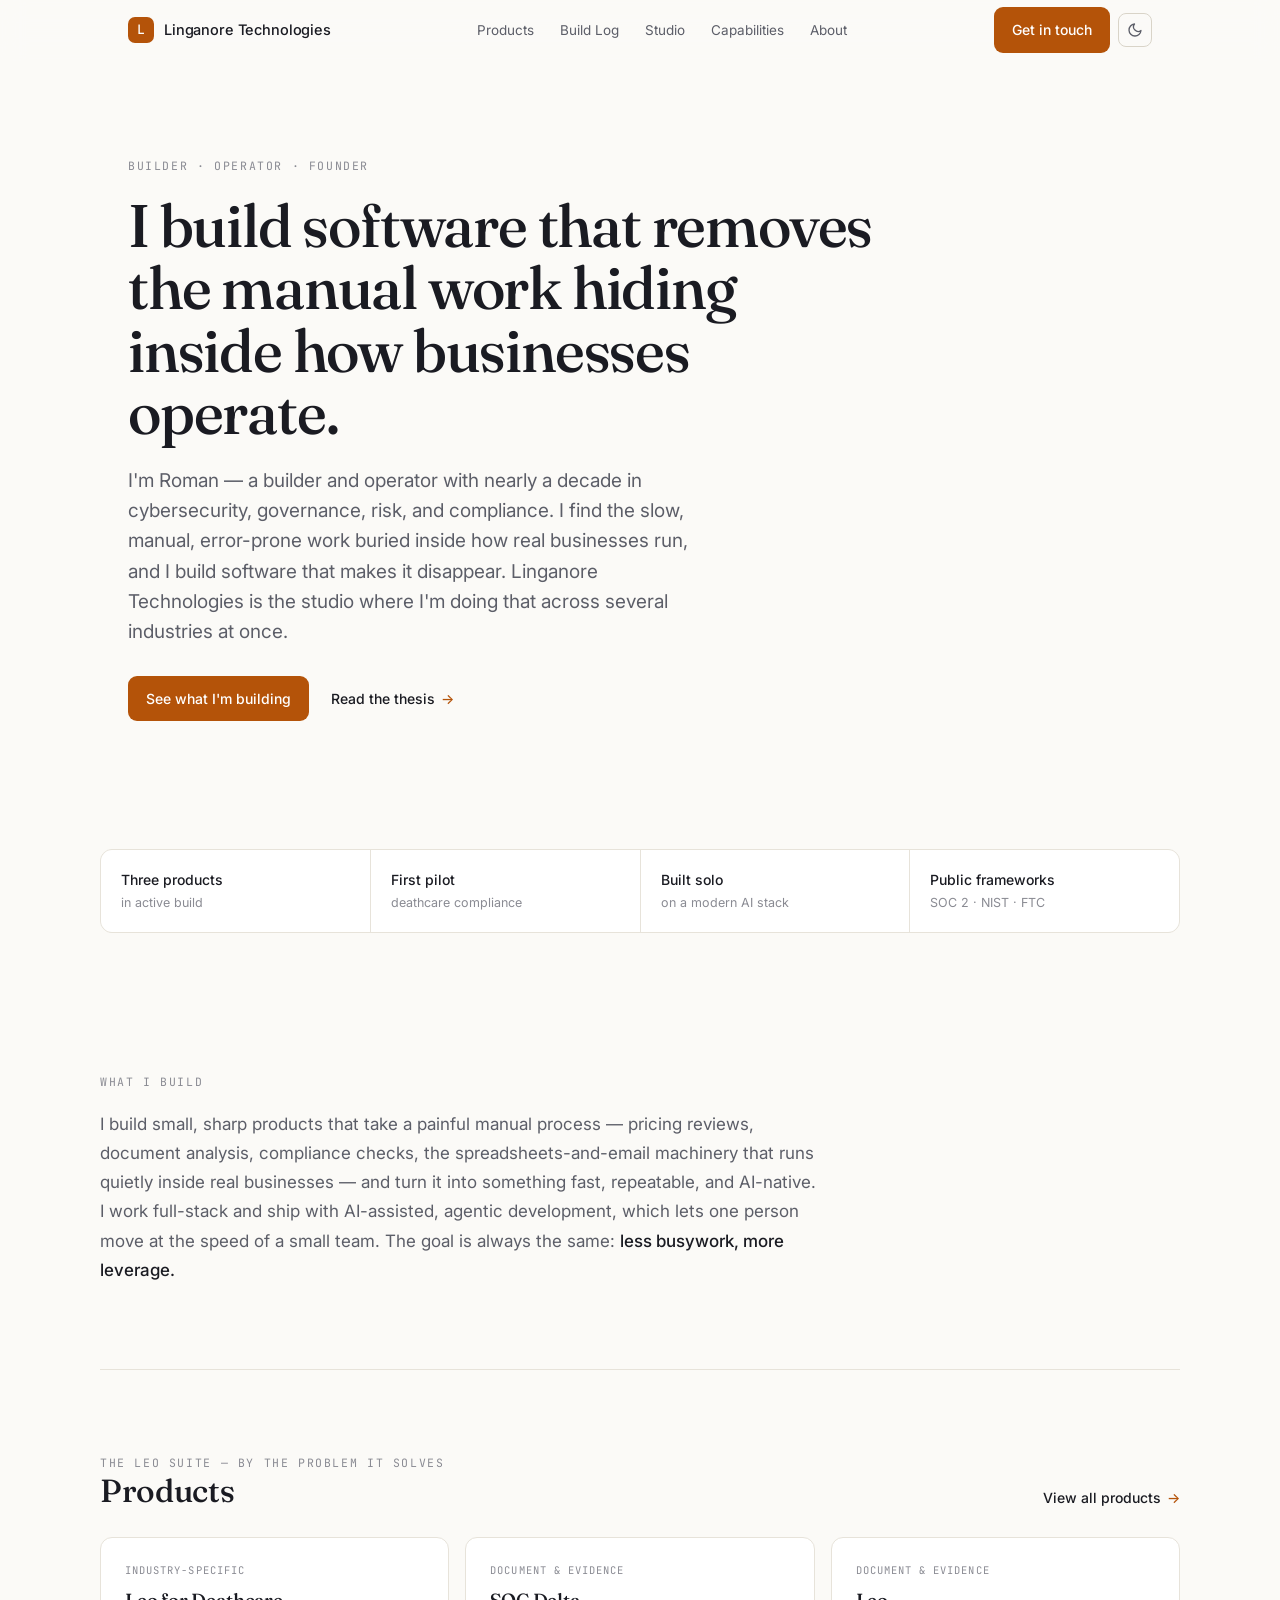
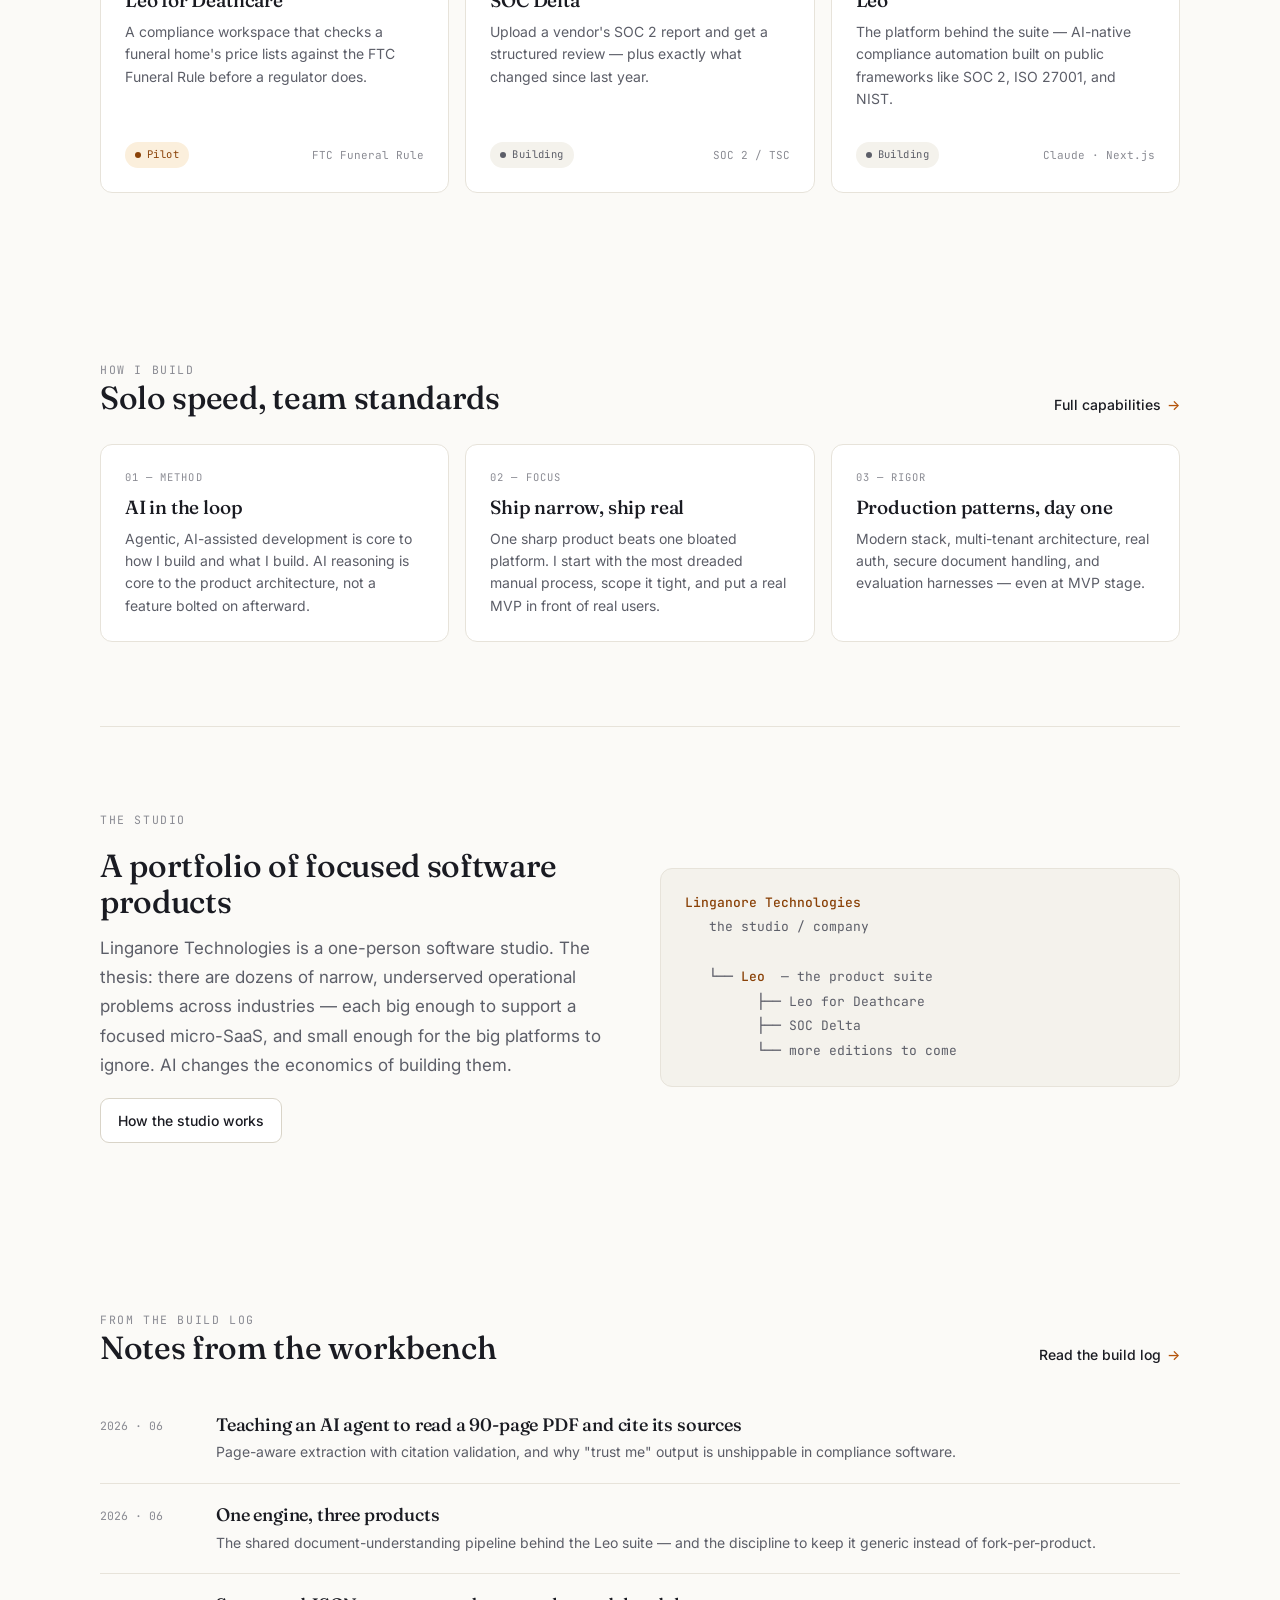
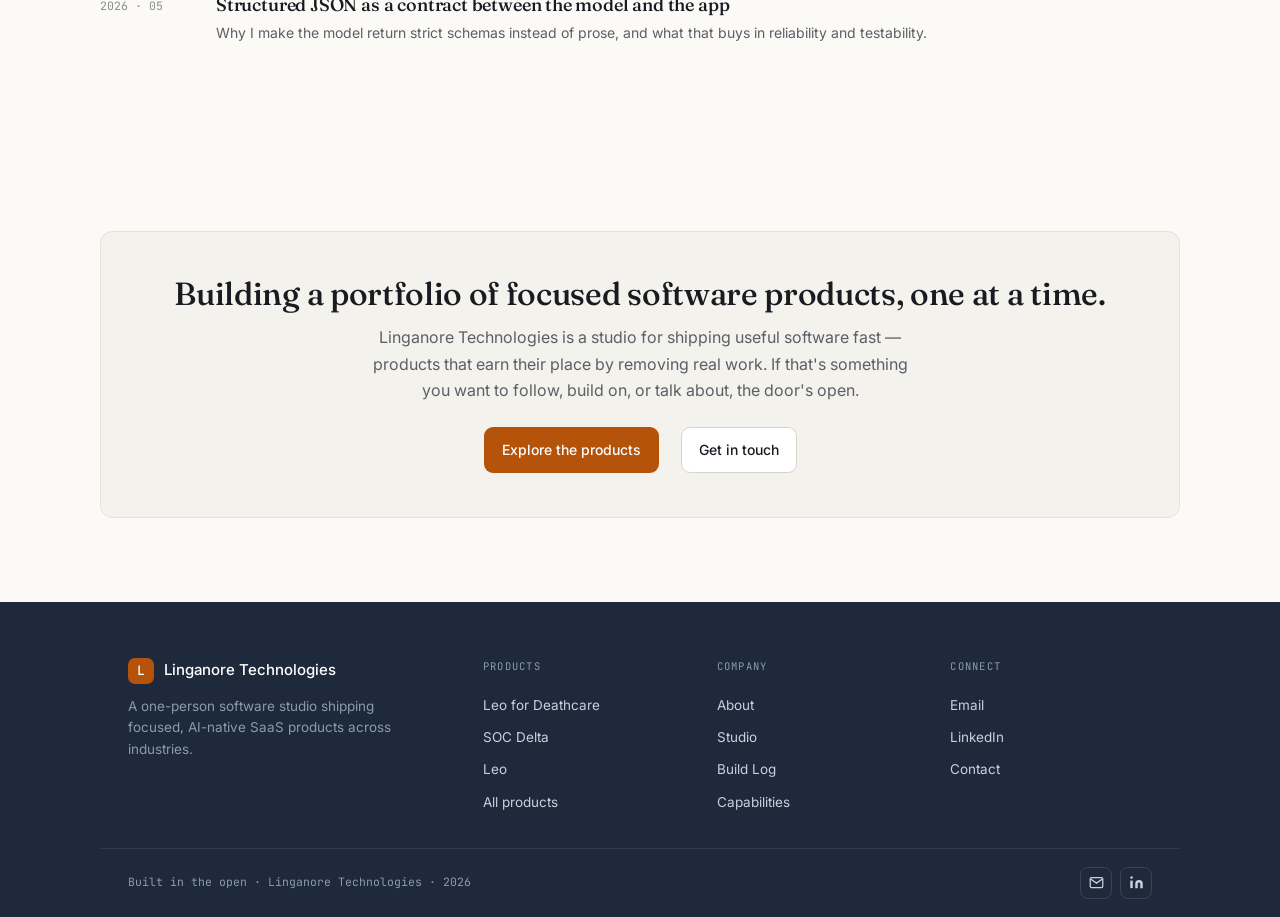
==== commit c270f616: "Revert footer tagline on homepage to company line (replace_all overreach) Keep the builder-operator " ====
--- a/index.html
+++ b/index.html
@@ -185,7 +185,7 @@
     <div class="footer-cols">
       <div class="footer-brand">
         <div class="fb-name"><span class="mono">L</span>Linganore Technologies</div>
-        <p>Builder and operator with nearly a decade in security, governance, risk, and compliance — building focused, AI-native software products under Linganore Technologies.</p>
+        <p>A one-person software studio shipping focused, AI-native SaaS products across industries.</p>
       </div>
       <div class="footer-col">
         <h4>Products</h4>
